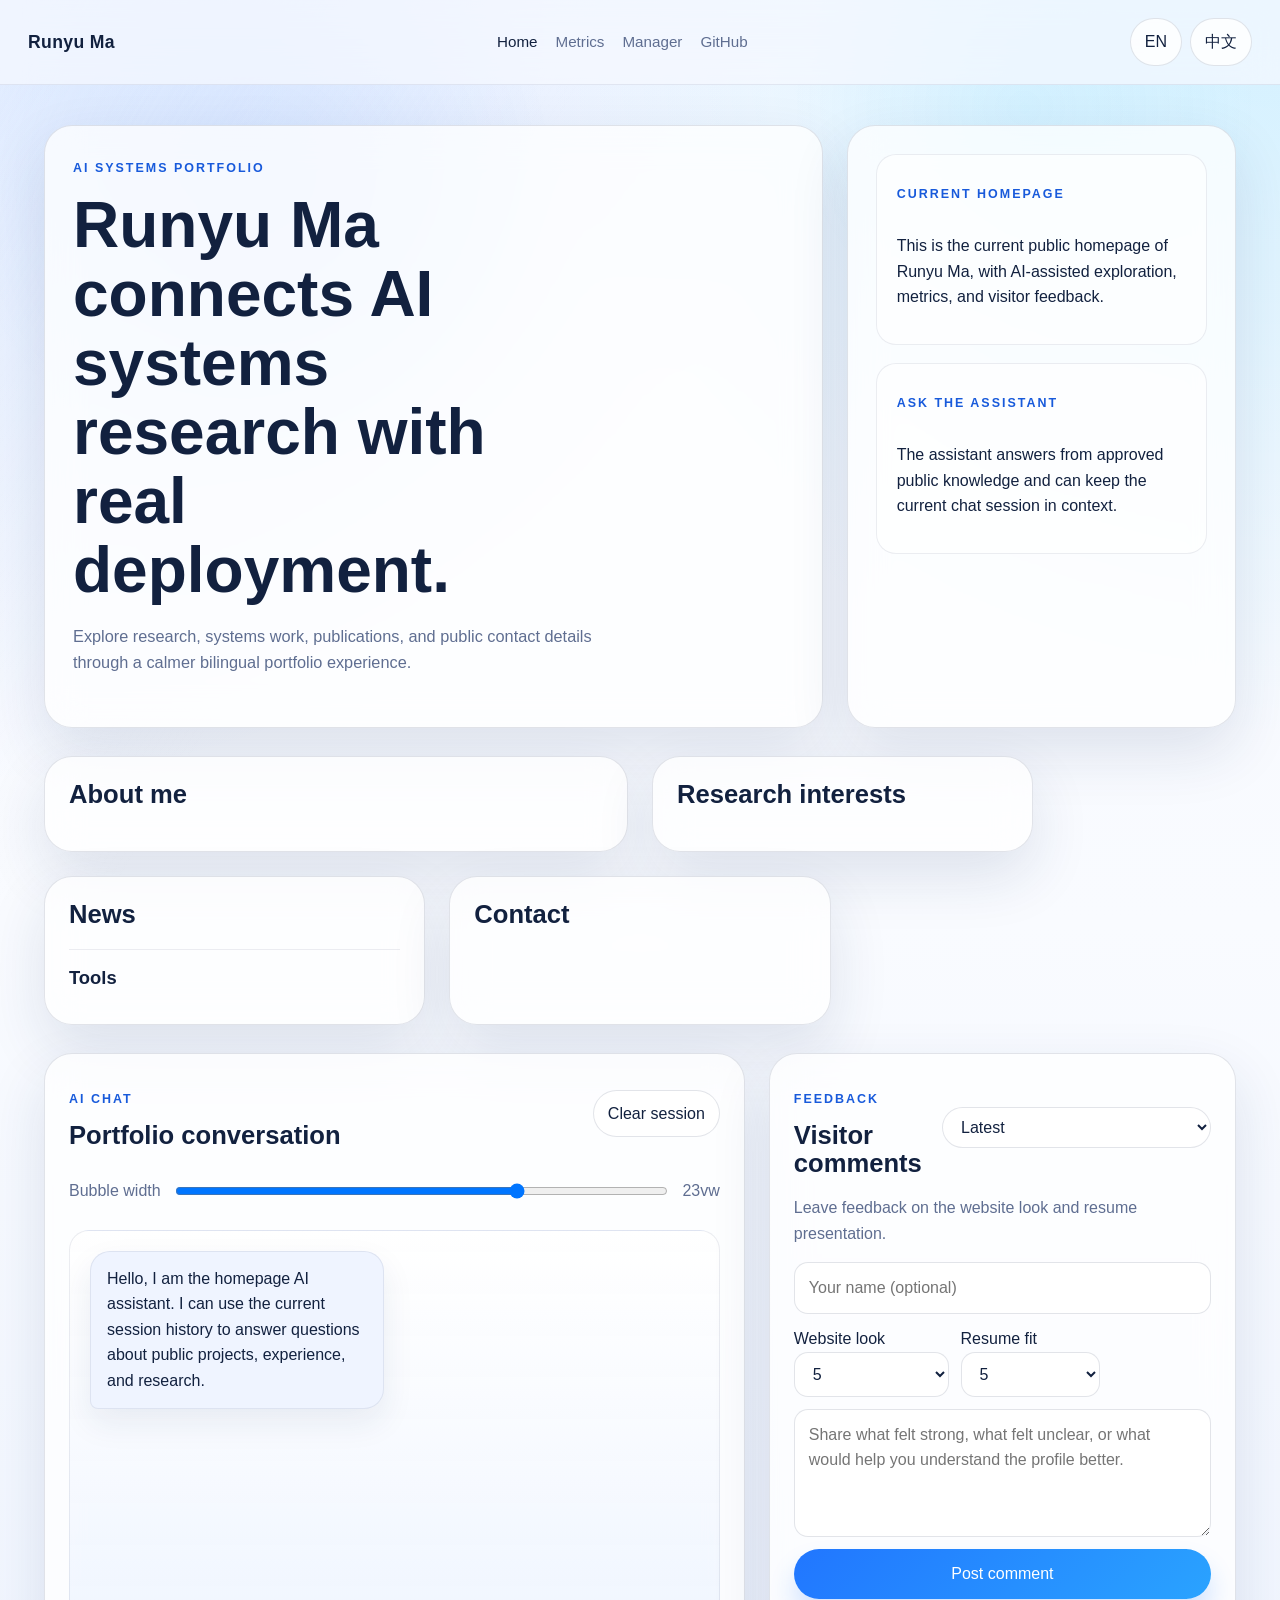
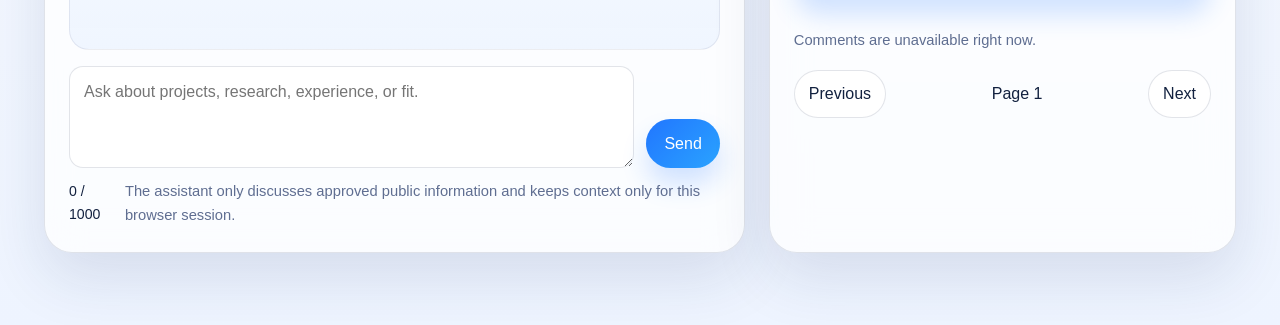
==== frontend/index.html @ 7779f7e7 "Implement homepage redesign and Pages deployment" ====
<!DOCTYPE html>
<html lang="en">
<head>
  <meta charset="UTF-8" />
  <meta name="viewport" content="width=device-width, initial-scale=1.0" />
  <title>Runyu Ma | AI Systems Portfolio</title>
  <meta
    name="description"
    content="Explore Runyu Ma's portfolio through a bilingual AI assistant, curated homepage content, and visitor feedback."
  />
  <link rel="stylesheet" href="css/style.css" />
</head>
<body>
  <div class="page-bg"></div>

  <header class="site-header">
    <a href="index.html" class="logo-mark">Runyu Ma</a>
    <nav class="site-nav">
      <a href="index.html" class="active">Home</a>
      <a href="metrics.html">Metrics</a>
      <a href="manager.html">Manager</a>
      <a href="https://github.com/yourexpress" target="_blank" rel="noopener">GitHub</a>
    </nav>
    <div class="lang-toggle" aria-label="Language switcher">
      <button type="button" class="lang-btn" data-locale="en">EN</button>
      <button type="button" class="lang-btn" data-locale="zh">中文</button>
    </div>
  </header>

  <main class="page-shell">
    <section class="hero-grid">
      <div class="hero-card hero-card-main">
        <span class="eyebrow" id="hero-badge">AI Systems Portfolio</span>
        <h1 id="hero-title">Runyu Ma connects AI systems research with real deployment.</h1>
        <p class="hero-summary" id="hero-summary">
          Explore research, systems work, publications, and public contact details through a calmer bilingual portfolio experience.
        </p>
        <div class="spotlight-grid" id="spotlight-grid"></div>
      </div>

      <aside class="hero-card hero-card-side">
        <div class="hero-panel">
          <p class="mini-label" id="hero-panel-title">Current homepage</p>
          <p id="hero-panel-body">
            This is the current public homepage of Runyu Ma, with AI-assisted exploration, metrics, and visitor feedback.
          </p>
        </div>
        <div class="hero-panel">
          <p class="mini-label" id="section-chat-title">Ask the assistant</p>
          <p id="section-chat-body">
            The assistant answers from approved public knowledge and can keep the current chat session in context.
          </p>
        </div>
      </aside>
    </section>

    <section class="profile-grid">
      <article class="glass-card profile-card profile-card-wide">
        <div class="section-head section-head-stack">
          <div>
            <h2 id="about-title">About me</h2>
          </div>
        </div>
        <div id="about-paragraphs" class="rich-copy"></div>
      </article>

      <article class="glass-card profile-card">
        <div class="section-head section-head-stack">
          <div>
            <h2 id="research-title">Research interests</h2>
          </div>
        </div>
        <ul id="research-list" class="detail-list"></ul>
      </article>

      <article class="glass-card profile-card">
        <div class="section-head section-head-stack">
          <div>
            <h2 id="news-title">News</h2>
          </div>
        </div>
        <ul id="news-list" class="detail-list"></ul>
        <div class="card-divider"></div>
        <h3 id="tools-title">Tools</h3>
        <div id="tools-list" class="resource-list"></div>
      </article>

      <article class="glass-card profile-card">
        <div class="section-head section-head-stack">
          <div>
            <h2 id="contact-title">Contact</h2>
          </div>
        </div>
        <div id="contact-list" class="resource-list"></div>
      </article>
    </section>

    <section class="content-grid">
      <section class="glass-card chat-card">
        <div class="section-head">
          <div>
            <p class="section-label">AI Chat</p>
            <h2>Portfolio conversation</h2>
          </div>
          <button type="button" class="ghost-btn" id="clear-history-btn">Clear session</button>
        </div>

        <div class="desktop-controls desktop-only">
          <label for="bubble-width-range">Bubble width</label>
          <input
            id="bubble-width-range"
            type="range"
            min="18"
            max="25"
            step="1"
            value="23"
          />
          <span id="bubble-width-value">23vw</span>
        </div>

        <div class="happy-card" id="happy-card" hidden>
          <div class="happy-card-head">
            <div>
              <p class="section-label">Private entrance</p>
              <h3>Unlock happy personality</h3>
            </div>
            <span class="happy-badge" id="happy-status">Locked</span>
          </div>

          <form id="happy-code-form" class="inline-form">
            <input
              id="happy-code-input"
              type="password"
              placeholder="Enter special code"
              autocomplete="off"
            />
            <button type="submit" class="primary-btn">Check code</button>
          </form>

          <form id="happy-answer-form" class="stacked-form" hidden>
            <label for="happy-answer-input" id="happy-question-text">Question</label>
            <textarea id="happy-answer-input" rows="2" placeholder="Answer here"></textarea>
            <button type="submit" class="primary-btn">Unlock</button>
          </form>

          <p class="helper-text" id="happy-message">
            This mode only unlocks for a private visitor after the correct code and answer are provided.
          </p>
        </div>

        <div id="chat-window" role="log" aria-live="polite" aria-label="Chat messages"></div>

        <form id="chat-form" autocomplete="off" novalidate>
          <textarea
            id="chat-input"
            rows="3"
            maxlength="1000"
            placeholder="Ask about projects, research, experience, or fit."
            aria-label="Your message"
          ></textarea>
          <button type="submit" id="send-btn" class="primary-btn">Send</button>
        </form>

        <div class="chat-footer">
          <div class="char-counter" id="char-counter">0 / 1000</div>
          <p class="chat-disclaimer">
            The assistant only discusses approved public information and keeps context only for this browser session.
          </p>
        </div>
      </section>

      <section class="glass-card comments-card">
        <div class="section-head">
          <div>
            <p class="section-label">Feedback</p>
            <h2 id="section-comments-title">Visitor comments</h2>
          </div>
          <select id="comment-sort-select" class="inline-select" aria-label="Sort comments">
            <option value="latest">Latest</option>
            <option value="likest">Likest</option>
          </select>
        </div>

        <p class="section-copy" id="section-comments-body">
          Leave feedback on the website look and resume presentation.
        </p>

        <form id="comment-form" class="comment-form" autocomplete="off">
          <input id="comment-author" type="text" maxlength="40" placeholder="Your name (optional)" />
          <div class="rating-grid">
            <label>
              Website look
              <select id="website-rating" required>
                <option value="5">5</option>
                <option value="4">4</option>
                <option value="3">3</option>
                <option value="2">2</option>
                <option value="1">1</option>
                <option value="0">0</option>
              </select>
            </label>
            <label>
              Resume fit
              <select id="resume-rating" required>
                <option value="5">5</option>
                <option value="4">4</option>
                <option value="3">3</option>
                <option value="2">2</option>
                <option value="1">1</option>
                <option value="0">0</option>
              </select>
            </label>
          </div>
          <textarea
            id="comment-body"
            rows="4"
            maxlength="1000"
            placeholder="Share what felt strong, what felt unclear, or what would help you understand the profile better."
            required
          ></textarea>
          <button type="submit" class="primary-btn">Post comment</button>
          <p class="helper-text" id="comment-form-message"></p>
        </form>

        <div id="comments-list" class="comments-list"></div>

        <div class="pager">
          <button type="button" class="ghost-btn" id="comments-prev-btn">Previous</button>
          <span id="comments-page-label">Page 1</span>
          <button type="button" class="ghost-btn" id="comments-next-btn">Next</button>
        </div>
      </section>
    </section>
  </main>

  <script src="js/app-config.js"></script>
  <script src="js/home.js"></script>
  <script src="js/chat.js"></script>
</body>
</html>
---- frontend/css/style.css ----
:root {
  --bg-1: #f5f8ff;
  --bg-2: #e8f0ff;
  --surface: rgba(255, 255, 255, 0.74);
  --surface-strong: rgba(255, 255, 255, 0.9);
  --border: rgba(17, 32, 79, 0.12);
  --shadow: 0 24px 60px rgba(25, 46, 98, 0.12);
  --shadow-soft: 0 14px 32px rgba(25, 46, 98, 0.08);
  --text-main: #12213f;
  --text-muted: #5f6e91;
  --accent: #2176ff;
  --accent-strong: #185adb;
  --accent-soft: #dce8ff;
  --assistant-bubble: #eff4ff;
  --user-bubble: linear-gradient(135deg, #2176ff, #42b4ff);
  --danger: #d64252;
  --success: #1f9d71;
  --radius-xl: 28px;
  --radius-lg: 20px;
  --radius-md: 14px;
  --radius-sm: 10px;
  --bubble-max-width: 23vw;
  --font-display: "Space Grotesk", "Avenir Next", "Segoe UI", sans-serif;
  --font-body: "IBM Plex Sans", "Noto Sans SC", "Segoe UI", sans-serif;
}

@import url("https://fonts.googleapis.com/css2?family=IBM+Plex+Sans:wght@400;500;600;700&family=Noto+Sans+SC:wght@400;500;700&family=Space+Grotesk:wght@500;700&display=swap");

* {
  box-sizing: border-box;
}

html {
  scroll-behavior: smooth;
}

body {
  margin: 0;
  min-height: 100vh;
  background:
    radial-gradient(circle at top left, rgba(33, 118, 255, 0.16), transparent 34%),
    radial-gradient(circle at top right, rgba(0, 194, 255, 0.14), transparent 32%),
    linear-gradient(180deg, var(--bg-1), #f9fbff 48%, #eef4ff 100%);
  color: var(--text-main);
  font-family: var(--font-body);
  line-height: 1.6;
}

.page-bg {
  position: fixed;
  inset: 0;
  pointer-events: none;
  background:
    linear-gradient(120deg, rgba(255, 255, 255, 0.32), transparent 35%),
    radial-gradient(circle at 20% 20%, rgba(33, 118, 255, 0.09), transparent 24%),
    radial-gradient(circle at 80% 12%, rgba(52, 211, 255, 0.08), transparent 18%);
}

a {
  color: inherit;
  text-decoration: none;
}

button,
input,
textarea,
select {
  font: inherit;
}

.site-header {
  position: sticky;
  top: 0;
  z-index: 20;
  display: flex;
  align-items: center;
  justify-content: space-between;
  gap: 20px;
  padding: 18px 28px;
  backdrop-filter: blur(16px);
  background: rgba(245, 248, 255, 0.72);
  border-bottom: 1px solid rgba(17, 32, 79, 0.08);
}

.logo-mark {
  font-family: var(--font-display);
  font-size: 1.1rem;
  font-weight: 700;
  letter-spacing: 0.02em;
}

.site-nav {
  display: flex;
  align-items: center;
  gap: 18px;
}

.site-nav a {
  color: var(--text-muted);
  font-size: 0.95rem;
}

.site-nav a.active,
.site-nav a:hover {
  color: var(--text-main);
}

.lang-toggle {
  display: flex;
  gap: 8px;
}

.lang-btn,
.ghost-btn,
.primary-btn,
.inline-select {
  border-radius: 999px;
  border: 1px solid var(--border);
}

.lang-btn,
.ghost-btn {
  background: rgba(255, 255, 255, 0.78);
  color: var(--text-main);
  cursor: pointer;
  padding: 10px 14px;
}

.lang-btn.is-active {
  background: var(--accent-soft);
  border-color: rgba(33, 118, 255, 0.22);
  color: var(--accent-strong);
}

.primary-btn {
  background: linear-gradient(135deg, var(--accent), #2aa3ff);
  color: #fff;
  cursor: pointer;
  padding: 12px 18px;
  border: none;
  box-shadow: 0 16px 26px rgba(33, 118, 255, 0.2);
}

.primary-btn:hover,
.ghost-btn:hover,
.lang-btn:hover {
  transform: translateY(-1px);
}

.page-shell {
  position: relative;
  z-index: 1;
  max-width: 1240px;
  margin: 0 auto;
  padding: 40px 24px 72px;
}

.page-shell-narrow {
  max-width: 920px;
}

.hero-grid,
.profile-grid,
.content-grid {
  display: grid;
  gap: 24px;
}

.hero-grid {
  grid-template-columns: minmax(0, 2fr) minmax(280px, 1fr);
  margin-bottom: 28px;
}

.profile-grid {
  grid-template-columns: repeat(12, minmax(0, 1fr));
  margin-bottom: 28px;
}

.content-grid {
  grid-template-columns: minmax(0, 1.5fr) minmax(320px, 1fr);
  align-items: start;
}

.hero-card,
.glass-card {
  background: var(--surface);
  backdrop-filter: blur(18px);
  border: 1px solid var(--border);
  border-radius: var(--radius-xl);
  box-shadow: var(--shadow);
}

.hero-card {
  padding: 28px;
}

.hero-card-main {
  min-height: 380px;
}

.hero-card-side {
  display: flex;
  flex-direction: column;
  gap: 18px;
}

.hero-panel {
  padding: 18px 20px;
  background: rgba(255, 255, 255, 0.56);
  border-radius: var(--radius-lg);
  border: 1px solid rgba(17, 32, 79, 0.08);
}

.eyebrow,
.section-label,
.mini-label {
  display: inline-block;
  margin-bottom: 12px;
  font-size: 0.78rem;
  font-weight: 700;
  letter-spacing: 0.16em;
  text-transform: uppercase;
  color: var(--accent-strong);
}

h1,
h2,
h3 {
  margin: 0;
  font-family: var(--font-display);
  line-height: 1.08;
}

h1 {
  font-size: clamp(2.4rem, 5vw, 4.2rem);
  max-width: 12ch;
}

h2 {
  font-size: 1.6rem;
}

h3 {
  font-size: 1.15rem;
}

.hero-summary,
.section-copy,
.helper-text,
.chat-disclaimer,
.metrics-refresh-note {
  color: var(--text-muted);
}

.hero-summary {
  max-width: 62ch;
  margin: 18px 0 24px;
  font-size: 1.02rem;
}

.spotlight-grid {
  display: grid;
  grid-template-columns: repeat(3, minmax(0, 1fr));
  gap: 14px;
}

.spotlight-card {
  min-height: 160px;
  padding: 18px;
  border-radius: var(--radius-lg);
  background: linear-gradient(180deg, rgba(255, 255, 255, 0.9), rgba(232, 240, 255, 0.7));
  border: 1px solid rgba(17, 32, 79, 0.08);
  box-shadow: var(--shadow-soft);
}

.spotlight-card p {
  margin: 10px 0 0;
  color: var(--text-muted);
  font-size: 0.95rem;
}

.rich-copy {
  display: grid;
  gap: 12px;
}

.rich-copy p,
.detail-list {
  margin: 0;
}

.detail-list {
  padding-left: 20px;
  color: var(--text-muted);
}

.detail-list li + li {
  margin-top: 10px;
}

.card-divider {
  height: 1px;
  margin: 20px 0 18px;
  background: rgba(17, 32, 79, 0.08);
}

.resource-list {
  display: grid;
  gap: 12px;
  margin-top: 12px;
}

.resource-card {
  display: block;
  padding: 16px 18px;
  border-radius: var(--radius-lg);
  border: 1px solid rgba(17, 32, 79, 0.08);
  background: rgba(255, 255, 255, 0.8);
  box-shadow: var(--shadow-soft);
}

.resource-card h3 {
  font-size: 1rem;
}

.resource-card p {
  margin: 8px 0 0;
  color: var(--text-muted);
}

.resource-card:hover {
  border-color: rgba(33, 118, 255, 0.18);
  transform: translateY(-1px);
}

.glass-card {
  padding: 24px;
}

.profile-card {
  grid-column: span 4;
}

.profile-card-wide {
  grid-column: span 6;
}

.chat-card,
.comments-card,
.metrics-shell,
.manager-shell {
  min-height: 100%;
}

.section-head {
  display: flex;
  align-items: center;
  justify-content: space-between;
  gap: 16px;
  margin-bottom: 18px;
}

.section-head-stack {
  align-items: start;
}

.desktop-controls,
.manager-auth,
.inline-form,
.pager {
  display: flex;
  align-items: center;
  gap: 12px;
}

.desktop-controls {
  margin-bottom: 16px;
  color: var(--text-muted);
}

.desktop-controls input[type="range"] {
  flex: 1;
}

.happy-card {
  margin-bottom: 18px;
  padding: 18px;
  border-radius: var(--radius-lg);
  border: 1px solid rgba(33, 118, 255, 0.18);
  background: linear-gradient(180deg, rgba(255, 255, 255, 0.88), rgba(232, 240, 255, 0.72));
}

.happy-card-head {
  display: flex;
  align-items: start;
  justify-content: space-between;
  gap: 12px;
  margin-bottom: 14px;
}

.happy-badge {
  padding: 8px 12px;
  border-radius: 999px;
  background: rgba(33, 118, 255, 0.08);
  color: var(--accent-strong);
  font-size: 0.85rem;
  font-weight: 600;
}

.happy-badge.is-unlocked {
  background: rgba(31, 157, 113, 0.12);
  color: var(--success);
}

.stacked-form {
  display: grid;
  gap: 10px;
  margin-top: 12px;
}

#chat-window {
  display: flex;
  flex-direction: column;
  gap: 12px;
  min-height: 420px;
  max-height: 560px;
  overflow-y: auto;
  padding: 20px;
  border-radius: var(--radius-lg);
  background: linear-gradient(180deg, rgba(255, 255, 255, 0.76), rgba(235, 242, 255, 0.72));
  border: 1px solid rgba(17, 32, 79, 0.08);
}

.message {
  max-width: min(var(--bubble-max-width), 78%);
  padding: 14px 16px;
  border-radius: 20px;
  box-shadow: var(--shadow-soft);
  white-space: pre-wrap;
  word-break: break-word;
}

.message.user {
  align-self: end;
  color: #fff;
  background: var(--user-bubble);
  border-bottom-right-radius: 8px;
}

.message.assistant {
  align-self: start;
  background: var(--assistant-bubble);
  border: 1px solid rgba(17, 32, 79, 0.08);
  border-bottom-left-radius: 8px;
}

.message.assistant.blocked {
  border-color: rgba(214, 66, 82, 0.22);
  color: var(--danger);
}

.message.typing,
.message.error {
  align-self: center;
  max-width: 100%;
  color: var(--text-muted);
  background: rgba(255, 255, 255, 0.8);
}

.message.error {
  color: var(--danger);
  border: 1px solid rgba(214, 66, 82, 0.2);
}

#chat-form,
.comment-form,
.manager-form {
  display: grid;
  gap: 12px;
}

#chat-form {
  margin-top: 16px;
  grid-template-columns: minmax(0, 1fr) auto;
  align-items: end;
}

textarea,
input,
select {
  width: 100%;
  border: 1px solid rgba(17, 32, 79, 0.12);
  border-radius: var(--radius-md);
  background: rgba(255, 255, 255, 0.84);
  color: var(--text-main);
  padding: 12px 14px;
  outline: none;
}

textarea:focus,
input:focus,
select:focus {
  border-color: rgba(33, 118, 255, 0.28);
  box-shadow: 0 0 0 4px rgba(33, 118, 255, 0.08);
}

.chat-footer {
  display: flex;
  align-items: start;
  justify-content: space-between;
  gap: 12px;
  margin-top: 12px;
}

.char-counter {
  font-size: 0.88rem;
}

.char-counter.near-limit {
  color: #b57918;
}

.char-counter.over-limit {
  color: var(--danger);
}

.chat-disclaimer,
.helper-text {
  margin: 0;
  font-size: 0.92rem;
}

.comments-list {
  display: grid;
  gap: 14px;
  margin: 18px 0;
}

.comment-card {
  padding: 16px;
  border-radius: var(--radius-lg);
  background: rgba(255, 255, 255, 0.76);
  border: 1px solid rgba(17, 32, 79, 0.08);
}

.comment-meta,
.comment-votes,
.rating-grid,
.comment-ratings {
  display: flex;
  gap: 12px;
  flex-wrap: wrap;
}

.comment-meta {
  justify-content: space-between;
  align-items: center;
  margin-bottom: 10px;
}

.comment-author {
  font-weight: 600;
}

.comment-time,
.comment-score {
  color: var(--text-muted);
  font-size: 0.9rem;
}

.comment-card p {
  margin: 0 0 12px;
}

.vote-btn {
  border: none;
  background: rgba(33, 118, 255, 0.08);
  color: var(--accent-strong);
  border-radius: 999px;
  padding: 8px 12px;
  cursor: pointer;
}

.vote-btn:hover {
  background: rgba(33, 118, 255, 0.14);
}

.inline-select {
  padding: 10px 14px;
  background: rgba(255, 255, 255, 0.86);
}

.pager {
  justify-content: space-between;
}

.metric-card {
  padding: 18px;
  border-radius: var(--radius-lg);
  background: rgba(255, 255, 255, 0.84);
  border: 1px solid rgba(17, 32, 79, 0.08);
  text-align: center;
}

.metrics-grid {
  display: grid;
  grid-template-columns: repeat(auto-fit, minmax(170px, 1fr));
  gap: 16px;
  margin: 20px 0 28px;
}

.metric-value {
  font-family: var(--font-display);
  font-size: 2.2rem;
  color: var(--accent-strong);
}

.metric-label {
  color: var(--text-muted);
  font-size: 0.82rem;
  text-transform: uppercase;
  letter-spacing: 0.12em;
}

.metrics-section-title {
  margin-bottom: 12px;
  color: var(--text-muted);
  font-size: 0.84rem;
  letter-spacing: 0.14em;
  text-transform: uppercase;
}

.latency-bar-row {
  display: grid;
  grid-template-columns: 86px 1fr 52px;
  gap: 12px;
  align-items: center;
  margin-bottom: 10px;
}

.latency-bar-bg {
  height: 14px;
  border-radius: 999px;
  background: rgba(17, 32, 79, 0.08);
  overflow: hidden;
}

.latency-bar-fill {
  height: 100%;
  border-radius: 999px;
  background: linear-gradient(90deg, #3dc5ff, var(--accent));
}

.metrics-error {
  color: var(--danger);
}

.manager-fields {
  display: grid;
  gap: 18px;
}

.manager-group {
  padding: 18px;
  border-radius: var(--radius-lg);
  background: rgba(255, 255, 255, 0.74);
  border: 1px solid rgba(17, 32, 79, 0.08);
}

.manager-group h3 {
  margin-bottom: 12px;
}

.manager-row {
  display: grid;
  grid-template-columns: repeat(2, minmax(0, 1fr));
  gap: 12px;
}

.sync-notes {
  display: grid;
  gap: 8px;
}

.sync-note {
  padding: 10px 12px;
  border-radius: var(--radius-md);
  background: rgba(33, 118, 255, 0.08);
  color: var(--accent-strong);
}

.desktop-only {
  display: flex;
}

@media (max-width: 1100px) {
  .hero-grid,
  .profile-grid,
  .content-grid {
    grid-template-columns: 1fr;
  }

  .profile-card,
  .profile-card-wide {
    grid-column: auto;
  }

  .spotlight-grid {
    grid-template-columns: 1fr;
  }

  .message {
    max-width: 86%;
  }
}

@media (max-width: 860px) {
  .site-header {
    flex-wrap: wrap;
    justify-content: center;
  }

  .site-nav {
    justify-content: center;
    flex-wrap: wrap;
  }

  #chat-form {
    grid-template-columns: 1fr;
  }

  .chat-footer,
  .manager-row {
    grid-template-columns: 1fr;
    display: grid;
  }

  .desktop-only {
    display: none;
  }
}

@media (pointer: coarse) {
  .desktop-only {
    display: none;
  }

  .message {
    max-width: 88%;
  }
}
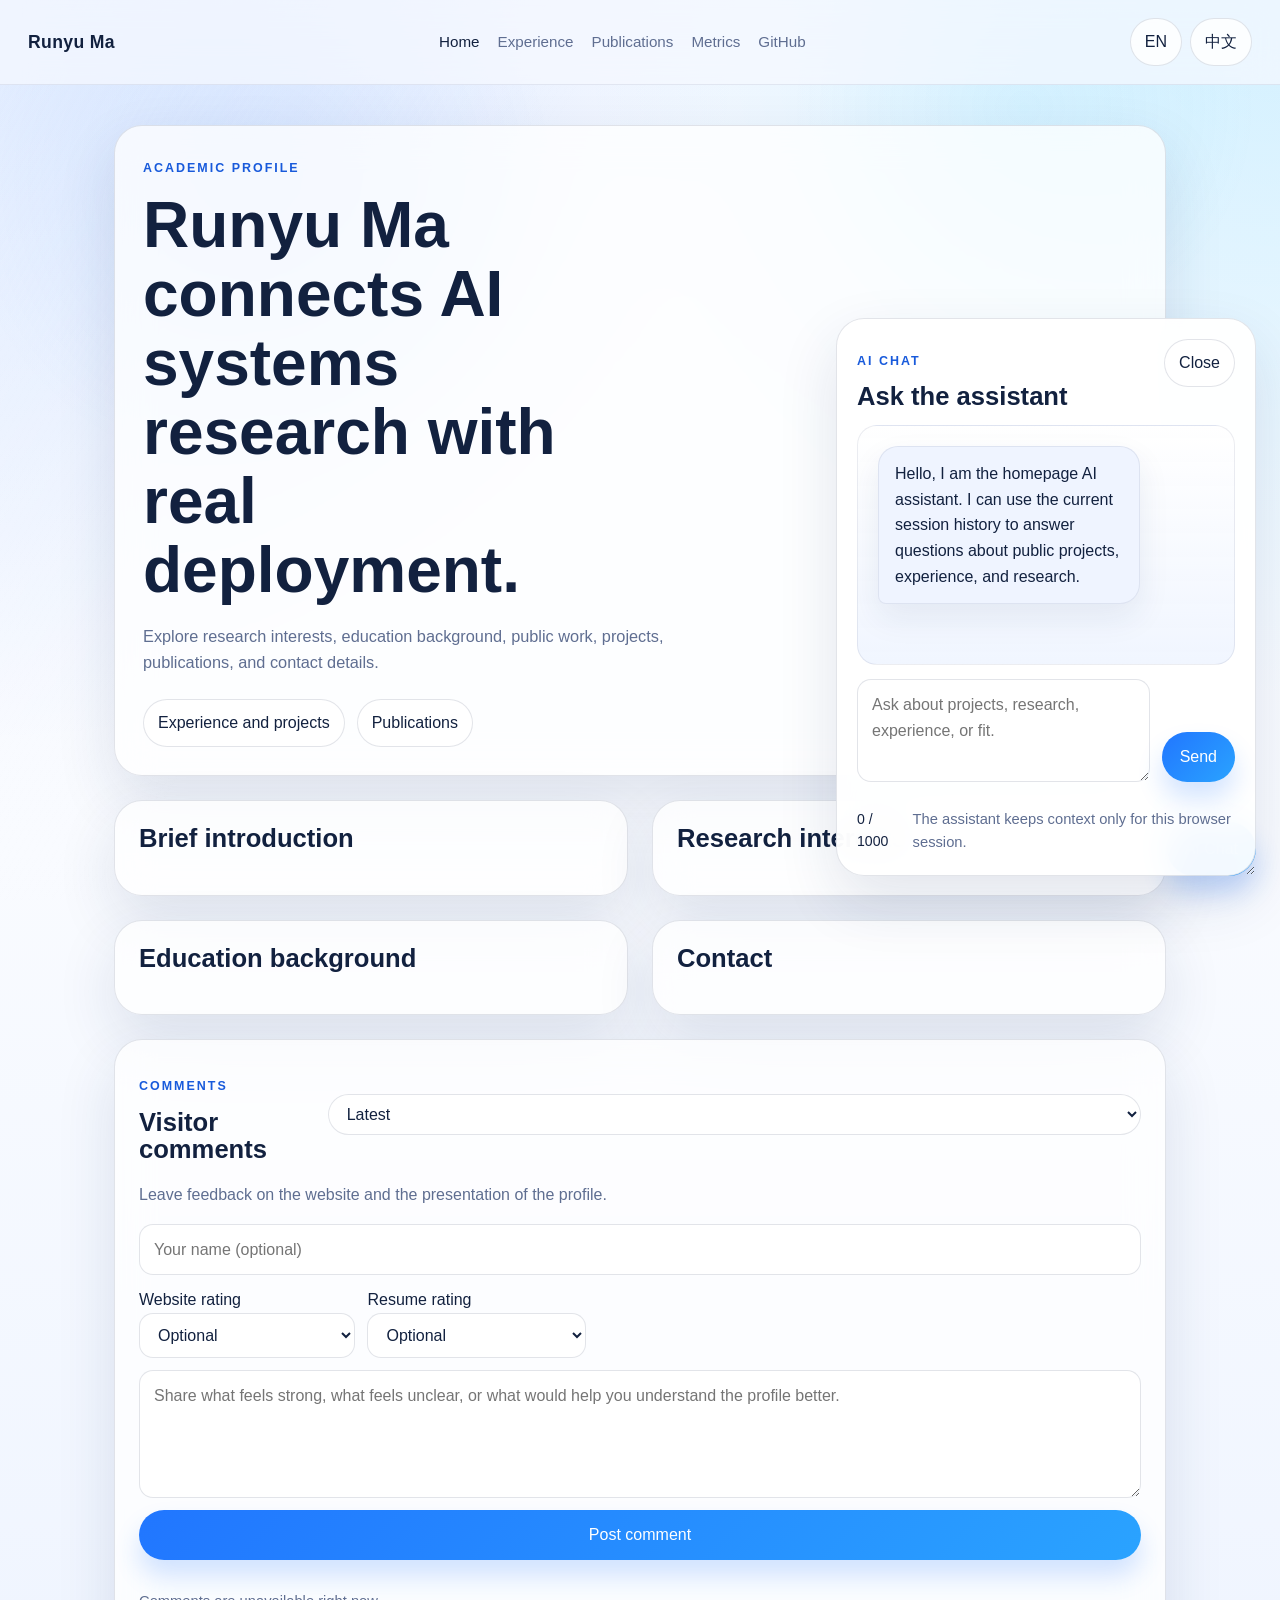
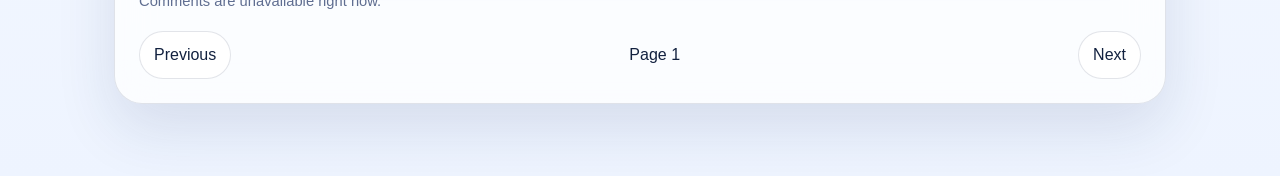
==== commit 31c332bf: "Refine academic homepage and floating chat" ====
--- a/frontend/index.html
+++ b/frontend/index.html
@@ -3,22 +3,24 @@
 <head>
   <meta charset="UTF-8" />
   <meta name="viewport" content="width=device-width, initial-scale=1.0" />
+  <meta name="portfolio-backend-url" content="" />
   <title>Runyu Ma | AI Systems Portfolio</title>
   <meta
     name="description"
-    content="Explore Runyu Ma's portfolio through a bilingual AI assistant, curated homepage content, and visitor feedback."
+    content="Runyu Ma's academic and engineering homepage with public profile information, publications, and an AI assistant."
   />
   <link rel="stylesheet" href="css/style.css" />
 </head>
-<body>
+<body data-page="home">
   <div class="page-bg"></div>
 
   <header class="site-header">
     <a href="index.html" class="logo-mark">Runyu Ma</a>
     <nav class="site-nav">
-      <a href="index.html" class="active">Home</a>
-      <a href="metrics.html">Metrics</a>
-      <a href="manager.html">Manager</a>
+      <a href="index.html" class="active" id="nav-home">Home</a>
+      <a href="experience.html" id="nav-experience">Experience</a>
+      <a href="publications.html" id="nav-publications">Publications</a>
+      <a href="metrics.html" id="nav-metrics">Metrics</a>
       <a href="https://github.com/yourexpress" target="_blank" rel="noopener">GitHub</a>
     </nav>
     <div class="lang-toggle" aria-label="Language switcher">
@@ -27,44 +29,30 @@
     </div>
   </header>
 
-  <main class="page-shell">
-    <section class="hero-grid">
-      <div class="hero-card hero-card-main">
-        <span class="eyebrow" id="hero-badge">AI Systems Portfolio</span>
-        <h1 id="hero-title">Runyu Ma connects AI systems research with real deployment.</h1>
-        <p class="hero-summary" id="hero-summary">
-          Explore research, systems work, publications, and public contact details through a calmer bilingual portfolio experience.
-        </p>
-        <div class="spotlight-grid" id="spotlight-grid"></div>
-      </div>
-
-      <aside class="hero-card hero-card-side">
-        <div class="hero-panel">
-          <p class="mini-label" id="hero-panel-title">Current homepage</p>
-          <p id="hero-panel-body">
-            This is the current public homepage of Runyu Ma, with AI-assisted exploration, metrics, and visitor feedback.
-          </p>
-        </div>
-        <div class="hero-panel">
-          <p class="mini-label" id="section-chat-title">Ask the assistant</p>
-          <p id="section-chat-body">
-            The assistant answers from approved public knowledge and can keep the current chat session in context.
-          </p>
-        </div>
-      </aside>
+  <main class="page-shell page-shell-compact">
+    <section class="hero-card intro-card">
+      <span class="eyebrow" id="hero-badge">Academic profile</span>
+      <h1 id="hero-title">Runyu Ma connects AI systems research with real deployment.</h1>
+      <p class="hero-summary" id="hero-summary">
+        Explore research interests, education background, public work, projects, publications, and contact details.
+      </p>
+      <div class="page-links">
+        <a href="experience.html" class="ghost-btn" id="hero-link-experience">Experience and projects</a>
+        <a href="publications.html" class="ghost-btn" id="hero-link-publications">Publications</a>
+      </div>
     </section>
 
-    <section class="profile-grid">
-      <article class="glass-card profile-card profile-card-wide">
-        <div class="section-head section-head-stack">
-          <div>
-            <h2 id="about-title">About me</h2>
+    <section class="academic-grid">
+      <article class="glass-card info-card">
+        <div class="section-head section-head-stack">
+          <div>
+            <h2 id="about-title">Brief introduction</h2>
           </div>
         </div>
         <div id="about-paragraphs" class="rich-copy"></div>
       </article>
 
-      <article class="glass-card profile-card">
+      <article class="glass-card info-card">
         <div class="section-head section-head-stack">
           <div>
             <h2 id="research-title">Research interests</h2>
@@ -73,19 +61,16 @@
         <ul id="research-list" class="detail-list"></ul>
       </article>
 
-      <article class="glass-card profile-card">
-        <div class="section-head section-head-stack">
-          <div>
-            <h2 id="news-title">News</h2>
-          </div>
-        </div>
-        <ul id="news-list" class="detail-list"></ul>
-        <div class="card-divider"></div>
-        <h3 id="tools-title">Tools</h3>
-        <div id="tools-list" class="resource-list"></div>
-      </article>
-
-      <article class="glass-card profile-card">
+      <article class="glass-card info-card">
+        <div class="section-head section-head-stack">
+          <div>
+            <h2 id="education-title">Education background</h2>
+          </div>
+        </div>
+        <div id="education-list" class="entry-list"></div>
+      </article>
+
+      <article class="glass-card info-card">
         <div class="section-head section-head-stack">
           <div>
             <h2 id="contact-title">Contact</h2>
@@ -95,143 +80,132 @@
       </article>
     </section>
 
-    <section class="content-grid">
-      <section class="glass-card chat-card">
-        <div class="section-head">
-          <div>
-            <p class="section-label">AI Chat</p>
-            <h2>Portfolio conversation</h2>
-          </div>
-          <button type="button" class="ghost-btn" id="clear-history-btn">Clear session</button>
-        </div>
-
-        <div class="desktop-controls desktop-only">
-          <label for="bubble-width-range">Bubble width</label>
-          <input
-            id="bubble-width-range"
-            type="range"
-            min="18"
-            max="25"
-            step="1"
-            value="23"
-          />
-          <span id="bubble-width-value">23vw</span>
-        </div>
-
-        <div class="happy-card" id="happy-card" hidden>
-          <div class="happy-card-head">
-            <div>
-              <p class="section-label">Private entrance</p>
-              <h3>Unlock happy personality</h3>
-            </div>
-            <span class="happy-badge" id="happy-status">Locked</span>
-          </div>
-
-          <form id="happy-code-form" class="inline-form">
-            <input
-              id="happy-code-input"
-              type="password"
-              placeholder="Enter special code"
-              autocomplete="off"
-            />
-            <button type="submit" class="primary-btn">Check code</button>
-          </form>
-
-          <form id="happy-answer-form" class="stacked-form" hidden>
-            <label for="happy-answer-input" id="happy-question-text">Question</label>
-            <textarea id="happy-answer-input" rows="2" placeholder="Answer here"></textarea>
-            <button type="submit" class="primary-btn">Unlock</button>
-          </form>
-
-          <p class="helper-text" id="happy-message">
-            This mode only unlocks for a private visitor after the correct code and answer are provided.
-          </p>
-        </div>
-
-        <div id="chat-window" role="log" aria-live="polite" aria-label="Chat messages"></div>
-
-        <form id="chat-form" autocomplete="off" novalidate>
-          <textarea
-            id="chat-input"
-            rows="3"
-            maxlength="1000"
-            placeholder="Ask about projects, research, experience, or fit."
-            aria-label="Your message"
-          ></textarea>
-          <button type="submit" id="send-btn" class="primary-btn">Send</button>
-        </form>
-
-        <div class="chat-footer">
-          <div class="char-counter" id="char-counter">0 / 1000</div>
-          <p class="chat-disclaimer">
-            The assistant only discusses approved public information and keeps context only for this browser session.
-          </p>
-        </div>
-      </section>
-
-      <section class="glass-card comments-card">
-        <div class="section-head">
-          <div>
-            <p class="section-label">Feedback</p>
-            <h2 id="section-comments-title">Visitor comments</h2>
-          </div>
-          <select id="comment-sort-select" class="inline-select" aria-label="Sort comments">
-            <option value="latest">Latest</option>
-            <option value="likest">Likest</option>
-          </select>
-        </div>
-
-        <p class="section-copy" id="section-comments-body">
-          Leave feedback on the website look and resume presentation.
-        </p>
-
-        <form id="comment-form" class="comment-form" autocomplete="off">
-          <input id="comment-author" type="text" maxlength="40" placeholder="Your name (optional)" />
-          <div class="rating-grid">
-            <label>
-              Website look
-              <select id="website-rating" required>
-                <option value="5">5</option>
-                <option value="4">4</option>
-                <option value="3">3</option>
-                <option value="2">2</option>
-                <option value="1">1</option>
-                <option value="0">0</option>
-              </select>
-            </label>
-            <label>
-              Resume fit
-              <select id="resume-rating" required>
-                <option value="5">5</option>
-                <option value="4">4</option>
-                <option value="3">3</option>
-                <option value="2">2</option>
-                <option value="1">1</option>
-                <option value="0">0</option>
-              </select>
-            </label>
-          </div>
-          <textarea
-            id="comment-body"
-            rows="4"
-            maxlength="1000"
-            placeholder="Share what felt strong, what felt unclear, or what would help you understand the profile better."
-            required
-          ></textarea>
-          <button type="submit" class="primary-btn">Post comment</button>
-          <p class="helper-text" id="comment-form-message"></p>
-        </form>
-
-        <div id="comments-list" class="comments-list"></div>
-
-        <div class="pager">
-          <button type="button" class="ghost-btn" id="comments-prev-btn">Previous</button>
-          <span id="comments-page-label">Page 1</span>
-          <button type="button" class="ghost-btn" id="comments-next-btn">Next</button>
-        </div>
-      </section>
+    <section class="glass-card comments-card comments-card-wide">
+      <div class="section-head">
+        <div>
+          <p class="section-label" id="comments-kicker">Comments</p>
+          <h2 id="section-comments-title">Visitor comments</h2>
+        </div>
+        <select id="comment-sort-select" class="inline-select" aria-label="Sort comments">
+          <option value="latest" id="comment-sort-latest">Latest</option>
+          <option value="likest" id="comment-sort-likest">Most liked</option>
+        </select>
+      </div>
+
+      <p class="section-copy" id="section-comments-body">
+        Leave feedback on the website and the presentation of the profile.
+      </p>
+
+      <form id="comment-form" class="comment-form" autocomplete="off">
+        <input id="comment-author" type="text" maxlength="40" placeholder="Your name (optional)" />
+        <div class="rating-grid">
+          <label>
+            <span id="comment-website-label">Website rating</span>
+            <select id="website-rating">
+              <option value="" id="comment-rating-optional-website">Optional</option>
+              <option value="5">5</option>
+              <option value="4">4</option>
+              <option value="3">3</option>
+              <option value="2">2</option>
+              <option value="1">1</option>
+              <option value="0">0</option>
+            </select>
+          </label>
+          <label>
+            <span id="comment-resume-label">Resume rating</span>
+            <select id="resume-rating">
+              <option value="" id="comment-rating-optional-resume">Optional</option>
+              <option value="5">5</option>
+              <option value="4">4</option>
+              <option value="3">3</option>
+              <option value="2">2</option>
+              <option value="1">1</option>
+              <option value="0">0</option>
+            </select>
+          </label>
+        </div>
+        <textarea
+          id="comment-body"
+          rows="4"
+          maxlength="1000"
+          placeholder="Share what feels strong, what feels unclear, or what would help you understand the profile better."
+          required
+        ></textarea>
+        <button type="submit" class="primary-btn" id="comment-submit-btn">Post comment</button>
+        <p class="helper-text" id="comment-form-message"></p>
+      </form>
+
+      <div id="comments-list" class="comments-list"></div>
+
+      <div class="pager">
+        <button type="button" class="ghost-btn" id="comments-prev-btn">Previous</button>
+        <span id="comments-page-label">Page 1</span>
+        <button type="button" class="ghost-btn" id="comments-next-btn">Next</button>
+      </div>
     </section>
   </main>
+
+  <button type="button" class="chat-toggle" id="chat-toggle" aria-expanded="false">AI Chat</button>
+
+  <aside class="chat-widget" id="chat-widget" hidden>
+    <div class="chat-widget-head">
+      <div>
+        <p class="section-label" id="chat-widget-label">AI Chat</p>
+        <h2 id="chat-widget-title">Ask the assistant</h2>
+      </div>
+      <button type="button" class="ghost-btn chat-close-btn" id="chat-close-btn">Close</button>
+    </div>
+
+    <div class="happy-card" id="happy-card" hidden>
+      <div class="happy-card-head">
+        <div>
+          <p class="section-label" id="happy-label">Private entrance</p>
+          <h3 id="happy-title">Unlock happy personality</h3>
+        </div>
+        <span class="happy-badge" id="happy-status">Locked</span>
+      </div>
+
+      <form id="happy-code-form" class="inline-form">
+        <input
+          id="happy-code-input"
+          type="password"
+          placeholder="Enter special code"
+          autocomplete="off"
+        />
+        <button type="submit" class="primary-btn" id="happy-code-submit">Check code</button>
+      </form>
+
+      <form id="happy-answer-form" class="stacked-form" hidden>
+        <label for="happy-answer-input" id="happy-question-text">Question</label>
+        <textarea id="happy-answer-input" rows="2" placeholder="Answer here"></textarea>
+        <button type="submit" class="primary-btn" id="happy-answer-submit">Unlock</button>
+      </form>
+
+      <p class="helper-text" id="happy-message">
+        This mode only unlocks for a private visitor after the correct code and answer are provided.
+      </p>
+    </div>
+
+    <div id="chat-window" role="log" aria-live="polite" aria-label="Chat messages"></div>
+
+    <form id="chat-form" autocomplete="off" novalidate>
+      <textarea
+        id="chat-input"
+        rows="3"
+        maxlength="1000"
+        placeholder="Ask about projects, research, experience, or fit."
+        aria-label="Your message"
+      ></textarea>
+      <button type="submit" id="send-btn" class="primary-btn">Send</button>
+    </form>
+
+    <div class="chat-footer">
+      <div class="char-counter" id="char-counter">0 / 1000</div>
+      <p class="chat-disclaimer" id="chat-disclaimer">
+        The assistant keeps context only for this browser session.
+      </p>
+    </div>
+  </aside>
 
   <script src="js/app-config.js"></script>
   <script src="js/home.js"></script>
--- a/frontend/css/style.css
+++ b/frontend/css/style.css
@@ -155,6 +155,10 @@
   padding: 40px 24px 72px;
 }
 
+.page-shell-compact {
+  max-width: 1100px;
+}
+
 .page-shell-narrow {
   max-width: 920px;
 }
@@ -258,6 +262,64 @@
   font-size: 1.02rem;
 }
 
+.intro-card {
+  margin-bottom: 24px;
+}
+
+.intro-card-compact h1 {
+  max-width: none;
+  font-size: clamp(2rem, 4vw, 3.2rem);
+}
+
+.page-links {
+  display: flex;
+  flex-wrap: wrap;
+  gap: 12px;
+}
+
+.academic-grid {
+  display: grid;
+  grid-template-columns: repeat(2, minmax(0, 1fr));
+  gap: 24px;
+  margin-bottom: 24px;
+}
+
+.info-card,
+.page-section,
+.comments-card-wide {
+  padding: 24px;
+}
+
+.entry-list {
+  display: grid;
+  gap: 14px;
+}
+
+.entry-card {
+  padding: 18px;
+  border-radius: var(--radius-lg);
+  background: rgba(255, 255, 255, 0.82);
+  border: 1px solid rgba(17, 32, 79, 0.08);
+  box-shadow: var(--shadow-soft);
+}
+
+.entry-meta,
+.entry-detail,
+.entry-link {
+  color: var(--text-muted);
+}
+
+.entry-meta,
+.entry-detail {
+  margin: 10px 0 0;
+}
+
+.entry-link {
+  display: inline-block;
+  margin-top: 12px;
+  color: var(--accent-strong);
+}
+
 .spotlight-grid {
   display: grid;
   grid-template-columns: repeat(3, minmax(0, 1fr));
@@ -390,6 +452,58 @@
   background: linear-gradient(180deg, rgba(255, 255, 255, 0.88), rgba(232, 240, 255, 0.72));
 }
 
+.chat-toggle {
+  position: fixed;
+  right: 24px;
+  bottom: 24px;
+  z-index: 40;
+  border: none;
+  border-radius: 999px;
+  padding: 14px 18px;
+  background: linear-gradient(135deg, var(--accent), #2aa3ff);
+  color: #fff;
+  box-shadow: 0 16px 26px rgba(33, 118, 255, 0.24);
+  cursor: pointer;
+}
+
+.chat-toggle.is-hidden {
+  display: none;
+}
+
+.chat-widget {
+  position: fixed;
+  right: 24px;
+  bottom: 24px;
+  z-index: 45;
+  width: min(420px, calc(100vw - 24px));
+  min-width: 320px;
+  min-height: 420px;
+  max-width: min(520px, calc(100vw - 24px));
+  max-height: min(80vh, 760px);
+  padding: 20px;
+  display: flex;
+  flex-direction: column;
+  gap: 14px;
+  resize: both;
+  overflow: auto;
+  background: rgba(255, 255, 255, 0.94);
+  backdrop-filter: blur(18px);
+  border: 1px solid var(--border);
+  border-radius: var(--radius-xl);
+  box-shadow: var(--shadow);
+}
+
+.chat-widget-head {
+  display: flex;
+  align-items: start;
+  justify-content: space-between;
+  gap: 12px;
+}
+
+.chat-close-btn {
+  white-space: nowrap;
+}
+
 .happy-card-head {
   display: flex;
   align-items: start;
@@ -431,6 +545,12 @@
   border: 1px solid rgba(17, 32, 79, 0.08);
 }
 
+.chat-widget #chat-window {
+  flex: 1;
+  min-height: 240px;
+  max-height: none;
+}
+
 .message {
   max-width: min(var(--bubble-max-width), 78%);
   padding: 14px 16px;
@@ -483,6 +603,10 @@
   margin-top: 16px;
   grid-template-columns: minmax(0, 1fr) auto;
   align-items: end;
+}
+
+.chat-widget #chat-form {
+  margin-top: 0;
 }
 
 textarea,
@@ -700,6 +824,10 @@
     grid-template-columns: 1fr;
   }
 
+  .academic-grid {
+    grid-template-columns: 1fr;
+  }
+
   .profile-card,
   .profile-card-wide {
     grid-column: auto;
@@ -735,6 +863,20 @@
     display: grid;
   }
 
+  .chat-toggle,
+  .chat-widget {
+    right: 16px;
+    bottom: 16px;
+  }
+
+  .chat-widget {
+    left: 16px;
+    width: auto;
+    min-width: 0;
+    max-width: none;
+    resize: none;
+  }
+
   .desktop-only {
     display: none;
   }
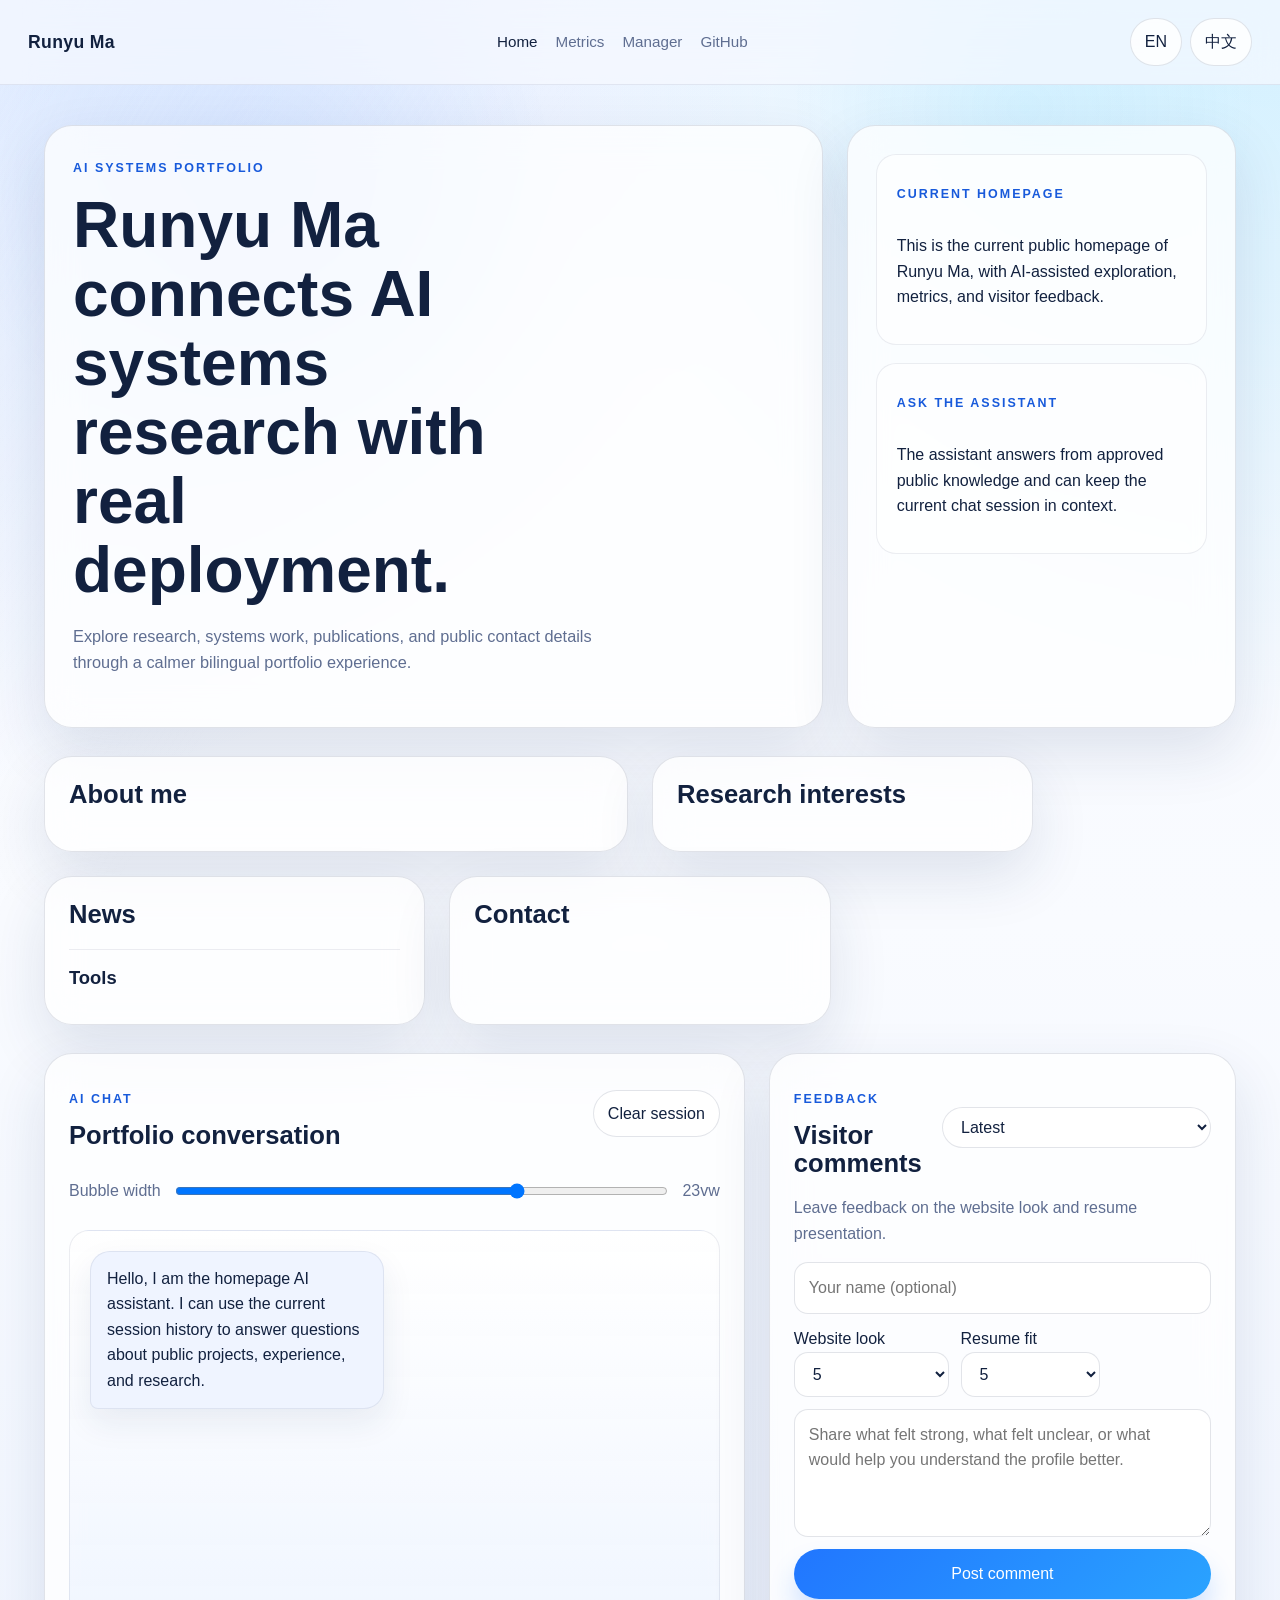
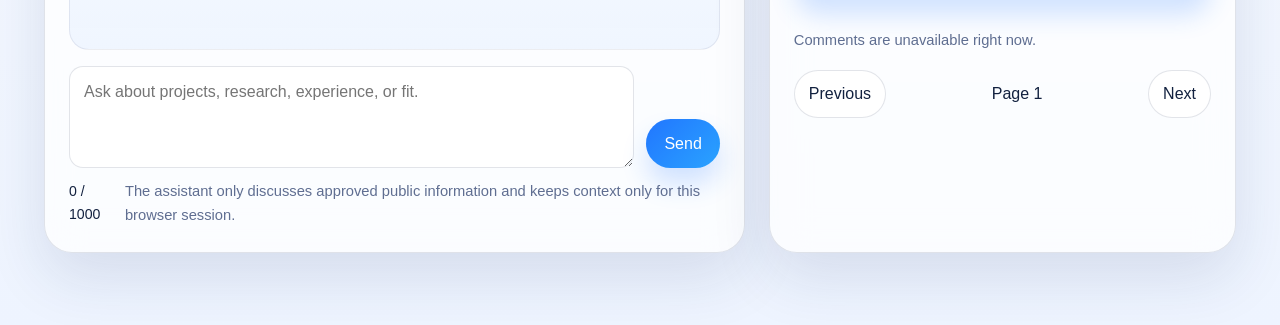
==== commit b4ebed89: "Merge branch 'main' of https://github.com/yourexpress/homepage_ai_assistant into main" ====
--- a/frontend/index.html
+++ b/frontend/index.html
@@ -3,24 +3,22 @@
 <head>
   <meta charset="UTF-8" />
   <meta name="viewport" content="width=device-width, initial-scale=1.0" />
-  <meta name="portfolio-backend-url" content="" />
   <title>Runyu Ma | AI Systems Portfolio</title>
   <meta
     name="description"
-    content="Runyu Ma's academic and engineering homepage with public profile information, publications, and an AI assistant."
+    content="Explore Runyu Ma's portfolio through a bilingual AI assistant, curated homepage content, and visitor feedback."
   />
   <link rel="stylesheet" href="css/style.css" />
 </head>
-<body data-page="home">
+<body>
   <div class="page-bg"></div>
 
   <header class="site-header">
     <a href="index.html" class="logo-mark">Runyu Ma</a>
     <nav class="site-nav">
-      <a href="index.html" class="active" id="nav-home">Home</a>
-      <a href="experience.html" id="nav-experience">Experience</a>
-      <a href="publications.html" id="nav-publications">Publications</a>
-      <a href="metrics.html" id="nav-metrics">Metrics</a>
+      <a href="index.html" class="active">Home</a>
+      <a href="metrics.html">Metrics</a>
+      <a href="manager.html">Manager</a>
       <a href="https://github.com/yourexpress" target="_blank" rel="noopener">GitHub</a>
     </nav>
     <div class="lang-toggle" aria-label="Language switcher">
@@ -29,30 +27,44 @@
     </div>
   </header>
 
-  <main class="page-shell page-shell-compact">
-    <section class="hero-card intro-card">
-      <span class="eyebrow" id="hero-badge">Academic profile</span>
-      <h1 id="hero-title">Runyu Ma connects AI systems research with real deployment.</h1>
-      <p class="hero-summary" id="hero-summary">
-        Explore research interests, education background, public work, projects, publications, and contact details.
-      </p>
-      <div class="page-links">
-        <a href="experience.html" class="ghost-btn" id="hero-link-experience">Experience and projects</a>
-        <a href="publications.html" class="ghost-btn" id="hero-link-publications">Publications</a>
+  <main class="page-shell">
+    <section class="hero-grid">
+      <div class="hero-card hero-card-main">
+        <span class="eyebrow" id="hero-badge">AI Systems Portfolio</span>
+        <h1 id="hero-title">Runyu Ma connects AI systems research with real deployment.</h1>
+        <p class="hero-summary" id="hero-summary">
+          Explore research, systems work, publications, and public contact details through a calmer bilingual portfolio experience.
+        </p>
+        <div class="spotlight-grid" id="spotlight-grid"></div>
       </div>
+
+      <aside class="hero-card hero-card-side">
+        <div class="hero-panel">
+          <p class="mini-label" id="hero-panel-title">Current homepage</p>
+          <p id="hero-panel-body">
+            This is the current public homepage of Runyu Ma, with AI-assisted exploration, metrics, and visitor feedback.
+          </p>
+        </div>
+        <div class="hero-panel">
+          <p class="mini-label" id="section-chat-title">Ask the assistant</p>
+          <p id="section-chat-body">
+            The assistant answers from approved public knowledge and can keep the current chat session in context.
+          </p>
+        </div>
+      </aside>
     </section>
 
-    <section class="academic-grid">
-      <article class="glass-card info-card">
-        <div class="section-head section-head-stack">
-          <div>
-            <h2 id="about-title">Brief introduction</h2>
+    <section class="profile-grid">
+      <article class="glass-card profile-card profile-card-wide">
+        <div class="section-head section-head-stack">
+          <div>
+            <h2 id="about-title">About me</h2>
           </div>
         </div>
         <div id="about-paragraphs" class="rich-copy"></div>
       </article>
 
-      <article class="glass-card info-card">
+      <article class="glass-card profile-card">
         <div class="section-head section-head-stack">
           <div>
             <h2 id="research-title">Research interests</h2>
@@ -61,16 +73,19 @@
         <ul id="research-list" class="detail-list"></ul>
       </article>
 
-      <article class="glass-card info-card">
-        <div class="section-head section-head-stack">
-          <div>
-            <h2 id="education-title">Education background</h2>
-          </div>
-        </div>
-        <div id="education-list" class="entry-list"></div>
-      </article>
-
-      <article class="glass-card info-card">
+      <article class="glass-card profile-card">
+        <div class="section-head section-head-stack">
+          <div>
+            <h2 id="news-title">News</h2>
+          </div>
+        </div>
+        <ul id="news-list" class="detail-list"></ul>
+        <div class="card-divider"></div>
+        <h3 id="tools-title">Tools</h3>
+        <div id="tools-list" class="resource-list"></div>
+      </article>
+
+      <article class="glass-card profile-card">
         <div class="section-head section-head-stack">
           <div>
             <h2 id="contact-title">Contact</h2>
@@ -80,132 +95,143 @@
       </article>
     </section>
 
-    <section class="glass-card comments-card comments-card-wide">
-      <div class="section-head">
-        <div>
-          <p class="section-label" id="comments-kicker">Comments</p>
-          <h2 id="section-comments-title">Visitor comments</h2>
-        </div>
-        <select id="comment-sort-select" class="inline-select" aria-label="Sort comments">
-          <option value="latest" id="comment-sort-latest">Latest</option>
-          <option value="likest" id="comment-sort-likest">Most liked</option>
-        </select>
-      </div>
-
-      <p class="section-copy" id="section-comments-body">
-        Leave feedback on the website and the presentation of the profile.
-      </p>
-
-      <form id="comment-form" class="comment-form" autocomplete="off">
-        <input id="comment-author" type="text" maxlength="40" placeholder="Your name (optional)" />
-        <div class="rating-grid">
-          <label>
-            <span id="comment-website-label">Website rating</span>
-            <select id="website-rating">
-              <option value="" id="comment-rating-optional-website">Optional</option>
-              <option value="5">5</option>
-              <option value="4">4</option>
-              <option value="3">3</option>
-              <option value="2">2</option>
-              <option value="1">1</option>
-              <option value="0">0</option>
-            </select>
-          </label>
-          <label>
-            <span id="comment-resume-label">Resume rating</span>
-            <select id="resume-rating">
-              <option value="" id="comment-rating-optional-resume">Optional</option>
-              <option value="5">5</option>
-              <option value="4">4</option>
-              <option value="3">3</option>
-              <option value="2">2</option>
-              <option value="1">1</option>
-              <option value="0">0</option>
-            </select>
-          </label>
-        </div>
-        <textarea
-          id="comment-body"
-          rows="4"
-          maxlength="1000"
-          placeholder="Share what feels strong, what feels unclear, or what would help you understand the profile better."
-          required
-        ></textarea>
-        <button type="submit" class="primary-btn" id="comment-submit-btn">Post comment</button>
-        <p class="helper-text" id="comment-form-message"></p>
-      </form>
-
-      <div id="comments-list" class="comments-list"></div>
-
-      <div class="pager">
-        <button type="button" class="ghost-btn" id="comments-prev-btn">Previous</button>
-        <span id="comments-page-label">Page 1</span>
-        <button type="button" class="ghost-btn" id="comments-next-btn">Next</button>
-      </div>
+    <section class="content-grid">
+      <section class="glass-card chat-card">
+        <div class="section-head">
+          <div>
+            <p class="section-label">AI Chat</p>
+            <h2>Portfolio conversation</h2>
+          </div>
+          <button type="button" class="ghost-btn" id="clear-history-btn">Clear session</button>
+        </div>
+
+        <div class="desktop-controls desktop-only">
+          <label for="bubble-width-range">Bubble width</label>
+          <input
+            id="bubble-width-range"
+            type="range"
+            min="18"
+            max="25"
+            step="1"
+            value="23"
+          />
+          <span id="bubble-width-value">23vw</span>
+        </div>
+
+        <div class="happy-card" id="happy-card" hidden>
+          <div class="happy-card-head">
+            <div>
+              <p class="section-label">Private entrance</p>
+              <h3>Unlock happy personality</h3>
+            </div>
+            <span class="happy-badge" id="happy-status">Locked</span>
+          </div>
+
+          <form id="happy-code-form" class="inline-form">
+            <input
+              id="happy-code-input"
+              type="password"
+              placeholder="Enter special code"
+              autocomplete="off"
+            />
+            <button type="submit" class="primary-btn">Check code</button>
+          </form>
+
+          <form id="happy-answer-form" class="stacked-form" hidden>
+            <label for="happy-answer-input" id="happy-question-text">Question</label>
+            <textarea id="happy-answer-input" rows="2" placeholder="Answer here"></textarea>
+            <button type="submit" class="primary-btn">Unlock</button>
+          </form>
+
+          <p class="helper-text" id="happy-message">
+            This mode only unlocks for a private visitor after the correct code and answer are provided.
+          </p>
+        </div>
+
+        <div id="chat-window" role="log" aria-live="polite" aria-label="Chat messages"></div>
+
+        <form id="chat-form" autocomplete="off" novalidate>
+          <textarea
+            id="chat-input"
+            rows="3"
+            maxlength="1000"
+            placeholder="Ask about projects, research, experience, or fit."
+            aria-label="Your message"
+          ></textarea>
+          <button type="submit" id="send-btn" class="primary-btn">Send</button>
+        </form>
+
+        <div class="chat-footer">
+          <div class="char-counter" id="char-counter">0 / 1000</div>
+          <p class="chat-disclaimer">
+            The assistant only discusses approved public information and keeps context only for this browser session.
+          </p>
+        </div>
+      </section>
+
+      <section class="glass-card comments-card">
+        <div class="section-head">
+          <div>
+            <p class="section-label">Feedback</p>
+            <h2 id="section-comments-title">Visitor comments</h2>
+          </div>
+          <select id="comment-sort-select" class="inline-select" aria-label="Sort comments">
+            <option value="latest">Latest</option>
+            <option value="likest">Likest</option>
+          </select>
+        </div>
+
+        <p class="section-copy" id="section-comments-body">
+          Leave feedback on the website look and resume presentation.
+        </p>
+
+        <form id="comment-form" class="comment-form" autocomplete="off">
+          <input id="comment-author" type="text" maxlength="40" placeholder="Your name (optional)" />
+          <div class="rating-grid">
+            <label>
+              Website look
+              <select id="website-rating" required>
+                <option value="5">5</option>
+                <option value="4">4</option>
+                <option value="3">3</option>
+                <option value="2">2</option>
+                <option value="1">1</option>
+                <option value="0">0</option>
+              </select>
+            </label>
+            <label>
+              Resume fit
+              <select id="resume-rating" required>
+                <option value="5">5</option>
+                <option value="4">4</option>
+                <option value="3">3</option>
+                <option value="2">2</option>
+                <option value="1">1</option>
+                <option value="0">0</option>
+              </select>
+            </label>
+          </div>
+          <textarea
+            id="comment-body"
+            rows="4"
+            maxlength="1000"
+            placeholder="Share what felt strong, what felt unclear, or what would help you understand the profile better."
+            required
+          ></textarea>
+          <button type="submit" class="primary-btn">Post comment</button>
+          <p class="helper-text" id="comment-form-message"></p>
+        </form>
+
+        <div id="comments-list" class="comments-list"></div>
+
+        <div class="pager">
+          <button type="button" class="ghost-btn" id="comments-prev-btn">Previous</button>
+          <span id="comments-page-label">Page 1</span>
+          <button type="button" class="ghost-btn" id="comments-next-btn">Next</button>
+        </div>
+      </section>
     </section>
   </main>
-
-  <button type="button" class="chat-toggle" id="chat-toggle" aria-expanded="false">AI Chat</button>
-
-  <aside class="chat-widget" id="chat-widget" hidden>
-    <div class="chat-widget-head">
-      <div>
-        <p class="section-label" id="chat-widget-label">AI Chat</p>
-        <h2 id="chat-widget-title">Ask the assistant</h2>
-      </div>
-      <button type="button" class="ghost-btn chat-close-btn" id="chat-close-btn">Close</button>
-    </div>
-
-    <div class="happy-card" id="happy-card" hidden>
-      <div class="happy-card-head">
-        <div>
-          <p class="section-label" id="happy-label">Private entrance</p>
-          <h3 id="happy-title">Unlock happy personality</h3>
-        </div>
-        <span class="happy-badge" id="happy-status">Locked</span>
-      </div>
-
-      <form id="happy-code-form" class="inline-form">
-        <input
-          id="happy-code-input"
-          type="password"
-          placeholder="Enter special code"
-          autocomplete="off"
-        />
-        <button type="submit" class="primary-btn" id="happy-code-submit">Check code</button>
-      </form>
-
-      <form id="happy-answer-form" class="stacked-form" hidden>
-        <label for="happy-answer-input" id="happy-question-text">Question</label>
-        <textarea id="happy-answer-input" rows="2" placeholder="Answer here"></textarea>
-        <button type="submit" class="primary-btn" id="happy-answer-submit">Unlock</button>
-      </form>
-
-      <p class="helper-text" id="happy-message">
-        This mode only unlocks for a private visitor after the correct code and answer are provided.
-      </p>
-    </div>
-
-    <div id="chat-window" role="log" aria-live="polite" aria-label="Chat messages"></div>
-
-    <form id="chat-form" autocomplete="off" novalidate>
-      <textarea
-        id="chat-input"
-        rows="3"
-        maxlength="1000"
-        placeholder="Ask about projects, research, experience, or fit."
-        aria-label="Your message"
-      ></textarea>
-      <button type="submit" id="send-btn" class="primary-btn">Send</button>
-    </form>
-
-    <div class="chat-footer">
-      <div class="char-counter" id="char-counter">0 / 1000</div>
-      <p class="chat-disclaimer" id="chat-disclaimer">
-        The assistant keeps context only for this browser session.
-      </p>
-    </div>
-  </aside>
 
   <script src="js/app-config.js"></script>
   <script src="js/home.js"></script>
--- a/frontend/css/style.css
+++ b/frontend/css/style.css
@@ -155,10 +155,6 @@
   padding: 40px 24px 72px;
 }
 
-.page-shell-compact {
-  max-width: 1100px;
-}
-
 .page-shell-narrow {
   max-width: 920px;
 }
@@ -262,64 +258,6 @@
   font-size: 1.02rem;
 }
 
-.intro-card {
-  margin-bottom: 24px;
-}
-
-.intro-card-compact h1 {
-  max-width: none;
-  font-size: clamp(2rem, 4vw, 3.2rem);
-}
-
-.page-links {
-  display: flex;
-  flex-wrap: wrap;
-  gap: 12px;
-}
-
-.academic-grid {
-  display: grid;
-  grid-template-columns: repeat(2, minmax(0, 1fr));
-  gap: 24px;
-  margin-bottom: 24px;
-}
-
-.info-card,
-.page-section,
-.comments-card-wide {
-  padding: 24px;
-}
-
-.entry-list {
-  display: grid;
-  gap: 14px;
-}
-
-.entry-card {
-  padding: 18px;
-  border-radius: var(--radius-lg);
-  background: rgba(255, 255, 255, 0.82);
-  border: 1px solid rgba(17, 32, 79, 0.08);
-  box-shadow: var(--shadow-soft);
-}
-
-.entry-meta,
-.entry-detail,
-.entry-link {
-  color: var(--text-muted);
-}
-
-.entry-meta,
-.entry-detail {
-  margin: 10px 0 0;
-}
-
-.entry-link {
-  display: inline-block;
-  margin-top: 12px;
-  color: var(--accent-strong);
-}
-
 .spotlight-grid {
   display: grid;
   grid-template-columns: repeat(3, minmax(0, 1fr));
@@ -452,58 +390,6 @@
   background: linear-gradient(180deg, rgba(255, 255, 255, 0.88), rgba(232, 240, 255, 0.72));
 }
 
-.chat-toggle {
-  position: fixed;
-  right: 24px;
-  bottom: 24px;
-  z-index: 40;
-  border: none;
-  border-radius: 999px;
-  padding: 14px 18px;
-  background: linear-gradient(135deg, var(--accent), #2aa3ff);
-  color: #fff;
-  box-shadow: 0 16px 26px rgba(33, 118, 255, 0.24);
-  cursor: pointer;
-}
-
-.chat-toggle.is-hidden {
-  display: none;
-}
-
-.chat-widget {
-  position: fixed;
-  right: 24px;
-  bottom: 24px;
-  z-index: 45;
-  width: min(420px, calc(100vw - 24px));
-  min-width: 320px;
-  min-height: 420px;
-  max-width: min(520px, calc(100vw - 24px));
-  max-height: min(80vh, 760px);
-  padding: 20px;
-  display: flex;
-  flex-direction: column;
-  gap: 14px;
-  resize: both;
-  overflow: auto;
-  background: rgba(255, 255, 255, 0.94);
-  backdrop-filter: blur(18px);
-  border: 1px solid var(--border);
-  border-radius: var(--radius-xl);
-  box-shadow: var(--shadow);
-}
-
-.chat-widget-head {
-  display: flex;
-  align-items: start;
-  justify-content: space-between;
-  gap: 12px;
-}
-
-.chat-close-btn {
-  white-space: nowrap;
-}
-
 .happy-card-head {
   display: flex;
   align-items: start;
@@ -545,12 +431,6 @@
   border: 1px solid rgba(17, 32, 79, 0.08);
 }
 
-.chat-widget #chat-window {
-  flex: 1;
-  min-height: 240px;
-  max-height: none;
-}
-
 .message {
   max-width: min(var(--bubble-max-width), 78%);
   padding: 14px 16px;
@@ -603,10 +483,6 @@
   margin-top: 16px;
   grid-template-columns: minmax(0, 1fr) auto;
   align-items: end;
-}
-
-.chat-widget #chat-form {
-  margin-top: 0;
 }
 
 textarea,
@@ -824,10 +700,6 @@
     grid-template-columns: 1fr;
   }
 
-  .academic-grid {
-    grid-template-columns: 1fr;
-  }
-
   .profile-card,
   .profile-card-wide {
     grid-column: auto;
@@ -863,20 +735,6 @@
     display: grid;
   }
 
-  .chat-toggle,
-  .chat-widget {
-    right: 16px;
-    bottom: 16px;
-  }
-
-  .chat-widget {
-    left: 16px;
-    width: auto;
-    min-width: 0;
-    max-width: none;
-    resize: none;
-  }
-
   .desktop-only {
     display: none;
   }
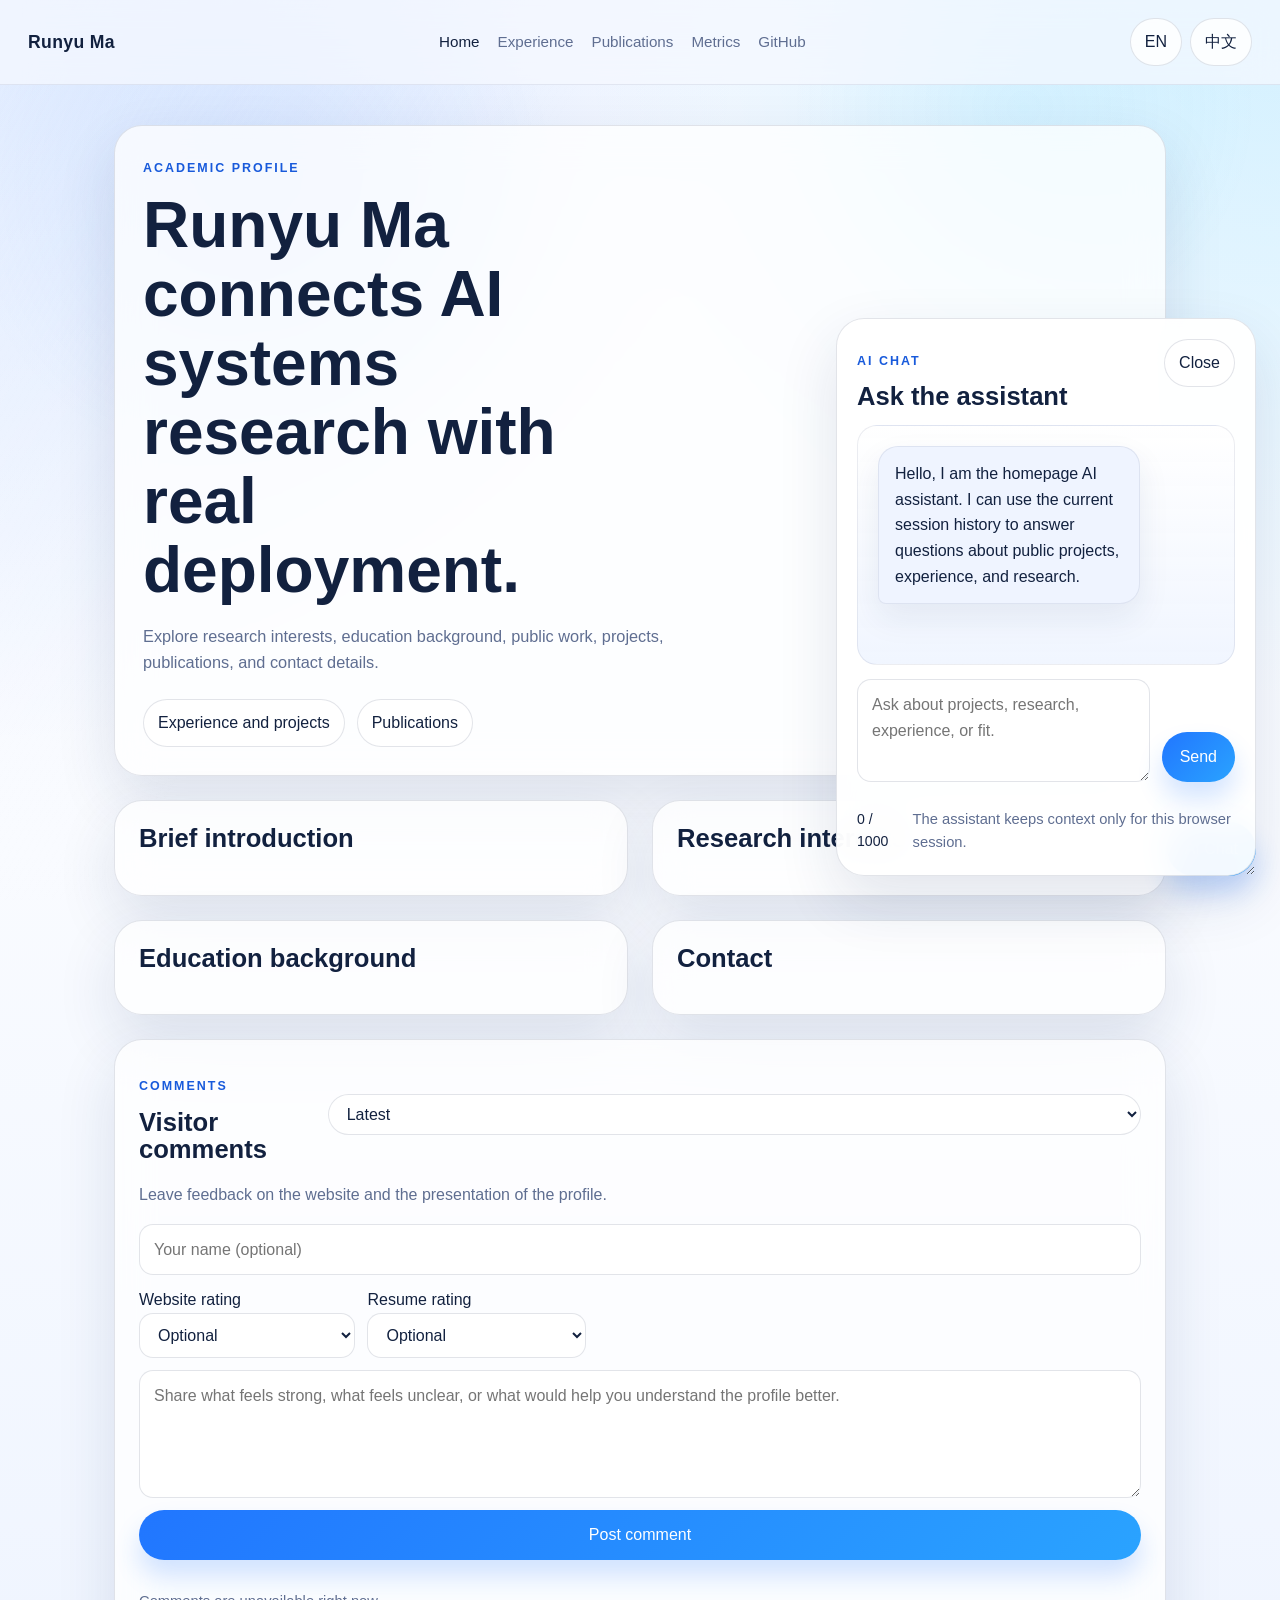
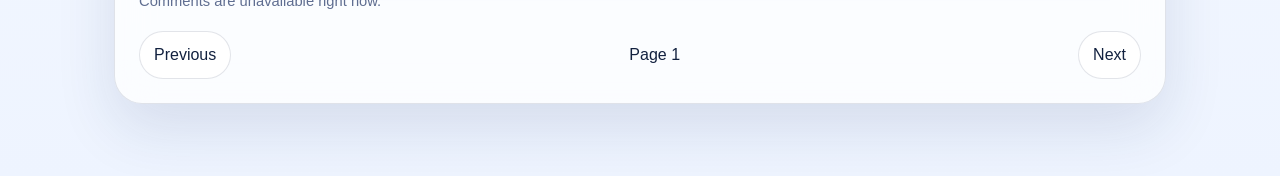
==== commit eeafec3f: "Merge pull request #11 from yourexpress/codex/academic-homepage-refinement [codex] Refine academic h" ====
--- a/frontend/index.html
+++ b/frontend/index.html
@@ -3,22 +3,24 @@
 <head>
   <meta charset="UTF-8" />
   <meta name="viewport" content="width=device-width, initial-scale=1.0" />
+  <meta name="portfolio-backend-url" content="" />
   <title>Runyu Ma | AI Systems Portfolio</title>
   <meta
     name="description"
-    content="Explore Runyu Ma's portfolio through a bilingual AI assistant, curated homepage content, and visitor feedback."
+    content="Runyu Ma's academic and engineering homepage with public profile information, publications, and an AI assistant."
   />
   <link rel="stylesheet" href="css/style.css" />
 </head>
-<body>
+<body data-page="home">
   <div class="page-bg"></div>
 
   <header class="site-header">
     <a href="index.html" class="logo-mark">Runyu Ma</a>
     <nav class="site-nav">
-      <a href="index.html" class="active">Home</a>
-      <a href="metrics.html">Metrics</a>
-      <a href="manager.html">Manager</a>
+      <a href="index.html" class="active" id="nav-home">Home</a>
+      <a href="experience.html" id="nav-experience">Experience</a>
+      <a href="publications.html" id="nav-publications">Publications</a>
+      <a href="metrics.html" id="nav-metrics">Metrics</a>
       <a href="https://github.com/yourexpress" target="_blank" rel="noopener">GitHub</a>
     </nav>
     <div class="lang-toggle" aria-label="Language switcher">
@@ -27,44 +29,30 @@
     </div>
   </header>
 
-  <main class="page-shell">
-    <section class="hero-grid">
-      <div class="hero-card hero-card-main">
-        <span class="eyebrow" id="hero-badge">AI Systems Portfolio</span>
-        <h1 id="hero-title">Runyu Ma connects AI systems research with real deployment.</h1>
-        <p class="hero-summary" id="hero-summary">
-          Explore research, systems work, publications, and public contact details through a calmer bilingual portfolio experience.
-        </p>
-        <div class="spotlight-grid" id="spotlight-grid"></div>
-      </div>
-
-      <aside class="hero-card hero-card-side">
-        <div class="hero-panel">
-          <p class="mini-label" id="hero-panel-title">Current homepage</p>
-          <p id="hero-panel-body">
-            This is the current public homepage of Runyu Ma, with AI-assisted exploration, metrics, and visitor feedback.
-          </p>
-        </div>
-        <div class="hero-panel">
-          <p class="mini-label" id="section-chat-title">Ask the assistant</p>
-          <p id="section-chat-body">
-            The assistant answers from approved public knowledge and can keep the current chat session in context.
-          </p>
-        </div>
-      </aside>
+  <main class="page-shell page-shell-compact">
+    <section class="hero-card intro-card">
+      <span class="eyebrow" id="hero-badge">Academic profile</span>
+      <h1 id="hero-title">Runyu Ma connects AI systems research with real deployment.</h1>
+      <p class="hero-summary" id="hero-summary">
+        Explore research interests, education background, public work, projects, publications, and contact details.
+      </p>
+      <div class="page-links">
+        <a href="experience.html" class="ghost-btn" id="hero-link-experience">Experience and projects</a>
+        <a href="publications.html" class="ghost-btn" id="hero-link-publications">Publications</a>
+      </div>
     </section>
 
-    <section class="profile-grid">
-      <article class="glass-card profile-card profile-card-wide">
-        <div class="section-head section-head-stack">
-          <div>
-            <h2 id="about-title">About me</h2>
+    <section class="academic-grid">
+      <article class="glass-card info-card">
+        <div class="section-head section-head-stack">
+          <div>
+            <h2 id="about-title">Brief introduction</h2>
           </div>
         </div>
         <div id="about-paragraphs" class="rich-copy"></div>
       </article>
 
-      <article class="glass-card profile-card">
+      <article class="glass-card info-card">
         <div class="section-head section-head-stack">
           <div>
             <h2 id="research-title">Research interests</h2>
@@ -73,19 +61,16 @@
         <ul id="research-list" class="detail-list"></ul>
       </article>
 
-      <article class="glass-card profile-card">
-        <div class="section-head section-head-stack">
-          <div>
-            <h2 id="news-title">News</h2>
-          </div>
-        </div>
-        <ul id="news-list" class="detail-list"></ul>
-        <div class="card-divider"></div>
-        <h3 id="tools-title">Tools</h3>
-        <div id="tools-list" class="resource-list"></div>
-      </article>
-
-      <article class="glass-card profile-card">
+      <article class="glass-card info-card">
+        <div class="section-head section-head-stack">
+          <div>
+            <h2 id="education-title">Education background</h2>
+          </div>
+        </div>
+        <div id="education-list" class="entry-list"></div>
+      </article>
+
+      <article class="glass-card info-card">
         <div class="section-head section-head-stack">
           <div>
             <h2 id="contact-title">Contact</h2>
@@ -95,143 +80,132 @@
       </article>
     </section>
 
-    <section class="content-grid">
-      <section class="glass-card chat-card">
-        <div class="section-head">
-          <div>
-            <p class="section-label">AI Chat</p>
-            <h2>Portfolio conversation</h2>
-          </div>
-          <button type="button" class="ghost-btn" id="clear-history-btn">Clear session</button>
-        </div>
-
-        <div class="desktop-controls desktop-only">
-          <label for="bubble-width-range">Bubble width</label>
-          <input
-            id="bubble-width-range"
-            type="range"
-            min="18"
-            max="25"
-            step="1"
-            value="23"
-          />
-          <span id="bubble-width-value">23vw</span>
-        </div>
-
-        <div class="happy-card" id="happy-card" hidden>
-          <div class="happy-card-head">
-            <div>
-              <p class="section-label">Private entrance</p>
-              <h3>Unlock happy personality</h3>
-            </div>
-            <span class="happy-badge" id="happy-status">Locked</span>
-          </div>
-
-          <form id="happy-code-form" class="inline-form">
-            <input
-              id="happy-code-input"
-              type="password"
-              placeholder="Enter special code"
-              autocomplete="off"
-            />
-            <button type="submit" class="primary-btn">Check code</button>
-          </form>
-
-          <form id="happy-answer-form" class="stacked-form" hidden>
-            <label for="happy-answer-input" id="happy-question-text">Question</label>
-            <textarea id="happy-answer-input" rows="2" placeholder="Answer here"></textarea>
-            <button type="submit" class="primary-btn">Unlock</button>
-          </form>
-
-          <p class="helper-text" id="happy-message">
-            This mode only unlocks for a private visitor after the correct code and answer are provided.
-          </p>
-        </div>
-
-        <div id="chat-window" role="log" aria-live="polite" aria-label="Chat messages"></div>
-
-        <form id="chat-form" autocomplete="off" novalidate>
-          <textarea
-            id="chat-input"
-            rows="3"
-            maxlength="1000"
-            placeholder="Ask about projects, research, experience, or fit."
-            aria-label="Your message"
-          ></textarea>
-          <button type="submit" id="send-btn" class="primary-btn">Send</button>
-        </form>
-
-        <div class="chat-footer">
-          <div class="char-counter" id="char-counter">0 / 1000</div>
-          <p class="chat-disclaimer">
-            The assistant only discusses approved public information and keeps context only for this browser session.
-          </p>
-        </div>
-      </section>
-
-      <section class="glass-card comments-card">
-        <div class="section-head">
-          <div>
-            <p class="section-label">Feedback</p>
-            <h2 id="section-comments-title">Visitor comments</h2>
-          </div>
-          <select id="comment-sort-select" class="inline-select" aria-label="Sort comments">
-            <option value="latest">Latest</option>
-            <option value="likest">Likest</option>
-          </select>
-        </div>
-
-        <p class="section-copy" id="section-comments-body">
-          Leave feedback on the website look and resume presentation.
-        </p>
-
-        <form id="comment-form" class="comment-form" autocomplete="off">
-          <input id="comment-author" type="text" maxlength="40" placeholder="Your name (optional)" />
-          <div class="rating-grid">
-            <label>
-              Website look
-              <select id="website-rating" required>
-                <option value="5">5</option>
-                <option value="4">4</option>
-                <option value="3">3</option>
-                <option value="2">2</option>
-                <option value="1">1</option>
-                <option value="0">0</option>
-              </select>
-            </label>
-            <label>
-              Resume fit
-              <select id="resume-rating" required>
-                <option value="5">5</option>
-                <option value="4">4</option>
-                <option value="3">3</option>
-                <option value="2">2</option>
-                <option value="1">1</option>
-                <option value="0">0</option>
-              </select>
-            </label>
-          </div>
-          <textarea
-            id="comment-body"
-            rows="4"
-            maxlength="1000"
-            placeholder="Share what felt strong, what felt unclear, or what would help you understand the profile better."
-            required
-          ></textarea>
-          <button type="submit" class="primary-btn">Post comment</button>
-          <p class="helper-text" id="comment-form-message"></p>
-        </form>
-
-        <div id="comments-list" class="comments-list"></div>
-
-        <div class="pager">
-          <button type="button" class="ghost-btn" id="comments-prev-btn">Previous</button>
-          <span id="comments-page-label">Page 1</span>
-          <button type="button" class="ghost-btn" id="comments-next-btn">Next</button>
-        </div>
-      </section>
+    <section class="glass-card comments-card comments-card-wide">
+      <div class="section-head">
+        <div>
+          <p class="section-label" id="comments-kicker">Comments</p>
+          <h2 id="section-comments-title">Visitor comments</h2>
+        </div>
+        <select id="comment-sort-select" class="inline-select" aria-label="Sort comments">
+          <option value="latest" id="comment-sort-latest">Latest</option>
+          <option value="likest" id="comment-sort-likest">Most liked</option>
+        </select>
+      </div>
+
+      <p class="section-copy" id="section-comments-body">
+        Leave feedback on the website and the presentation of the profile.
+      </p>
+
+      <form id="comment-form" class="comment-form" autocomplete="off">
+        <input id="comment-author" type="text" maxlength="40" placeholder="Your name (optional)" />
+        <div class="rating-grid">
+          <label>
+            <span id="comment-website-label">Website rating</span>
+            <select id="website-rating">
+              <option value="" id="comment-rating-optional-website">Optional</option>
+              <option value="5">5</option>
+              <option value="4">4</option>
+              <option value="3">3</option>
+              <option value="2">2</option>
+              <option value="1">1</option>
+              <option value="0">0</option>
+            </select>
+          </label>
+          <label>
+            <span id="comment-resume-label">Resume rating</span>
+            <select id="resume-rating">
+              <option value="" id="comment-rating-optional-resume">Optional</option>
+              <option value="5">5</option>
+              <option value="4">4</option>
+              <option value="3">3</option>
+              <option value="2">2</option>
+              <option value="1">1</option>
+              <option value="0">0</option>
+            </select>
+          </label>
+        </div>
+        <textarea
+          id="comment-body"
+          rows="4"
+          maxlength="1000"
+          placeholder="Share what feels strong, what feels unclear, or what would help you understand the profile better."
+          required
+        ></textarea>
+        <button type="submit" class="primary-btn" id="comment-submit-btn">Post comment</button>
+        <p class="helper-text" id="comment-form-message"></p>
+      </form>
+
+      <div id="comments-list" class="comments-list"></div>
+
+      <div class="pager">
+        <button type="button" class="ghost-btn" id="comments-prev-btn">Previous</button>
+        <span id="comments-page-label">Page 1</span>
+        <button type="button" class="ghost-btn" id="comments-next-btn">Next</button>
+      </div>
     </section>
   </main>
+
+  <button type="button" class="chat-toggle" id="chat-toggle" aria-expanded="false">AI Chat</button>
+
+  <aside class="chat-widget" id="chat-widget" hidden>
+    <div class="chat-widget-head">
+      <div>
+        <p class="section-label" id="chat-widget-label">AI Chat</p>
+        <h2 id="chat-widget-title">Ask the assistant</h2>
+      </div>
+      <button type="button" class="ghost-btn chat-close-btn" id="chat-close-btn">Close</button>
+    </div>
+
+    <div class="happy-card" id="happy-card" hidden>
+      <div class="happy-card-head">
+        <div>
+          <p class="section-label" id="happy-label">Private entrance</p>
+          <h3 id="happy-title">Unlock happy personality</h3>
+        </div>
+        <span class="happy-badge" id="happy-status">Locked</span>
+      </div>
+
+      <form id="happy-code-form" class="inline-form">
+        <input
+          id="happy-code-input"
+          type="password"
+          placeholder="Enter special code"
+          autocomplete="off"
+        />
+        <button type="submit" class="primary-btn" id="happy-code-submit">Check code</button>
+      </form>
+
+      <form id="happy-answer-form" class="stacked-form" hidden>
+        <label for="happy-answer-input" id="happy-question-text">Question</label>
+        <textarea id="happy-answer-input" rows="2" placeholder="Answer here"></textarea>
+        <button type="submit" class="primary-btn" id="happy-answer-submit">Unlock</button>
+      </form>
+
+      <p class="helper-text" id="happy-message">
+        This mode only unlocks for a private visitor after the correct code and answer are provided.
+      </p>
+    </div>
+
+    <div id="chat-window" role="log" aria-live="polite" aria-label="Chat messages"></div>
+
+    <form id="chat-form" autocomplete="off" novalidate>
+      <textarea
+        id="chat-input"
+        rows="3"
+        maxlength="1000"
+        placeholder="Ask about projects, research, experience, or fit."
+        aria-label="Your message"
+      ></textarea>
+      <button type="submit" id="send-btn" class="primary-btn">Send</button>
+    </form>
+
+    <div class="chat-footer">
+      <div class="char-counter" id="char-counter">0 / 1000</div>
+      <p class="chat-disclaimer" id="chat-disclaimer">
+        The assistant keeps context only for this browser session.
+      </p>
+    </div>
+  </aside>
 
   <script src="js/app-config.js"></script>
   <script src="js/home.js"></script>
--- a/frontend/css/style.css
+++ b/frontend/css/style.css
@@ -155,6 +155,10 @@
   padding: 40px 24px 72px;
 }
 
+.page-shell-compact {
+  max-width: 1100px;
+}
+
 .page-shell-narrow {
   max-width: 920px;
 }
@@ -258,6 +262,64 @@
   font-size: 1.02rem;
 }
 
+.intro-card {
+  margin-bottom: 24px;
+}
+
+.intro-card-compact h1 {
+  max-width: none;
+  font-size: clamp(2rem, 4vw, 3.2rem);
+}
+
+.page-links {
+  display: flex;
+  flex-wrap: wrap;
+  gap: 12px;
+}
+
+.academic-grid {
+  display: grid;
+  grid-template-columns: repeat(2, minmax(0, 1fr));
+  gap: 24px;
+  margin-bottom: 24px;
+}
+
+.info-card,
+.page-section,
+.comments-card-wide {
+  padding: 24px;
+}
+
+.entry-list {
+  display: grid;
+  gap: 14px;
+}
+
+.entry-card {
+  padding: 18px;
+  border-radius: var(--radius-lg);
+  background: rgba(255, 255, 255, 0.82);
+  border: 1px solid rgba(17, 32, 79, 0.08);
+  box-shadow: var(--shadow-soft);
+}
+
+.entry-meta,
+.entry-detail,
+.entry-link {
+  color: var(--text-muted);
+}
+
+.entry-meta,
+.entry-detail {
+  margin: 10px 0 0;
+}
+
+.entry-link {
+  display: inline-block;
+  margin-top: 12px;
+  color: var(--accent-strong);
+}
+
 .spotlight-grid {
   display: grid;
   grid-template-columns: repeat(3, minmax(0, 1fr));
@@ -390,6 +452,58 @@
   background: linear-gradient(180deg, rgba(255, 255, 255, 0.88), rgba(232, 240, 255, 0.72));
 }
 
+.chat-toggle {
+  position: fixed;
+  right: 24px;
+  bottom: 24px;
+  z-index: 40;
+  border: none;
+  border-radius: 999px;
+  padding: 14px 18px;
+  background: linear-gradient(135deg, var(--accent), #2aa3ff);
+  color: #fff;
+  box-shadow: 0 16px 26px rgba(33, 118, 255, 0.24);
+  cursor: pointer;
+}
+
+.chat-toggle.is-hidden {
+  display: none;
+}
+
+.chat-widget {
+  position: fixed;
+  right: 24px;
+  bottom: 24px;
+  z-index: 45;
+  width: min(420px, calc(100vw - 24px));
+  min-width: 320px;
+  min-height: 420px;
+  max-width: min(520px, calc(100vw - 24px));
+  max-height: min(80vh, 760px);
+  padding: 20px;
+  display: flex;
+  flex-direction: column;
+  gap: 14px;
+  resize: both;
+  overflow: auto;
+  background: rgba(255, 255, 255, 0.94);
+  backdrop-filter: blur(18px);
+  border: 1px solid var(--border);
+  border-radius: var(--radius-xl);
+  box-shadow: var(--shadow);
+}
+
+.chat-widget-head {
+  display: flex;
+  align-items: start;
+  justify-content: space-between;
+  gap: 12px;
+}
+
+.chat-close-btn {
+  white-space: nowrap;
+}
+
 .happy-card-head {
   display: flex;
   align-items: start;
@@ -431,6 +545,12 @@
   border: 1px solid rgba(17, 32, 79, 0.08);
 }
 
+.chat-widget #chat-window {
+  flex: 1;
+  min-height: 240px;
+  max-height: none;
+}
+
 .message {
   max-width: min(var(--bubble-max-width), 78%);
   padding: 14px 16px;
@@ -483,6 +603,10 @@
   margin-top: 16px;
   grid-template-columns: minmax(0, 1fr) auto;
   align-items: end;
+}
+
+.chat-widget #chat-form {
+  margin-top: 0;
 }
 
 textarea,
@@ -700,6 +824,10 @@
     grid-template-columns: 1fr;
   }
 
+  .academic-grid {
+    grid-template-columns: 1fr;
+  }
+
   .profile-card,
   .profile-card-wide {
     grid-column: auto;
@@ -735,6 +863,20 @@
     display: grid;
   }
 
+  .chat-toggle,
+  .chat-widget {
+    right: 16px;
+    bottom: 16px;
+  }
+
+  .chat-widget {
+    left: 16px;
+    width: auto;
+    min-width: 0;
+    max-width: none;
+    resize: none;
+  }
+
   .desktop-only {
     display: none;
   }
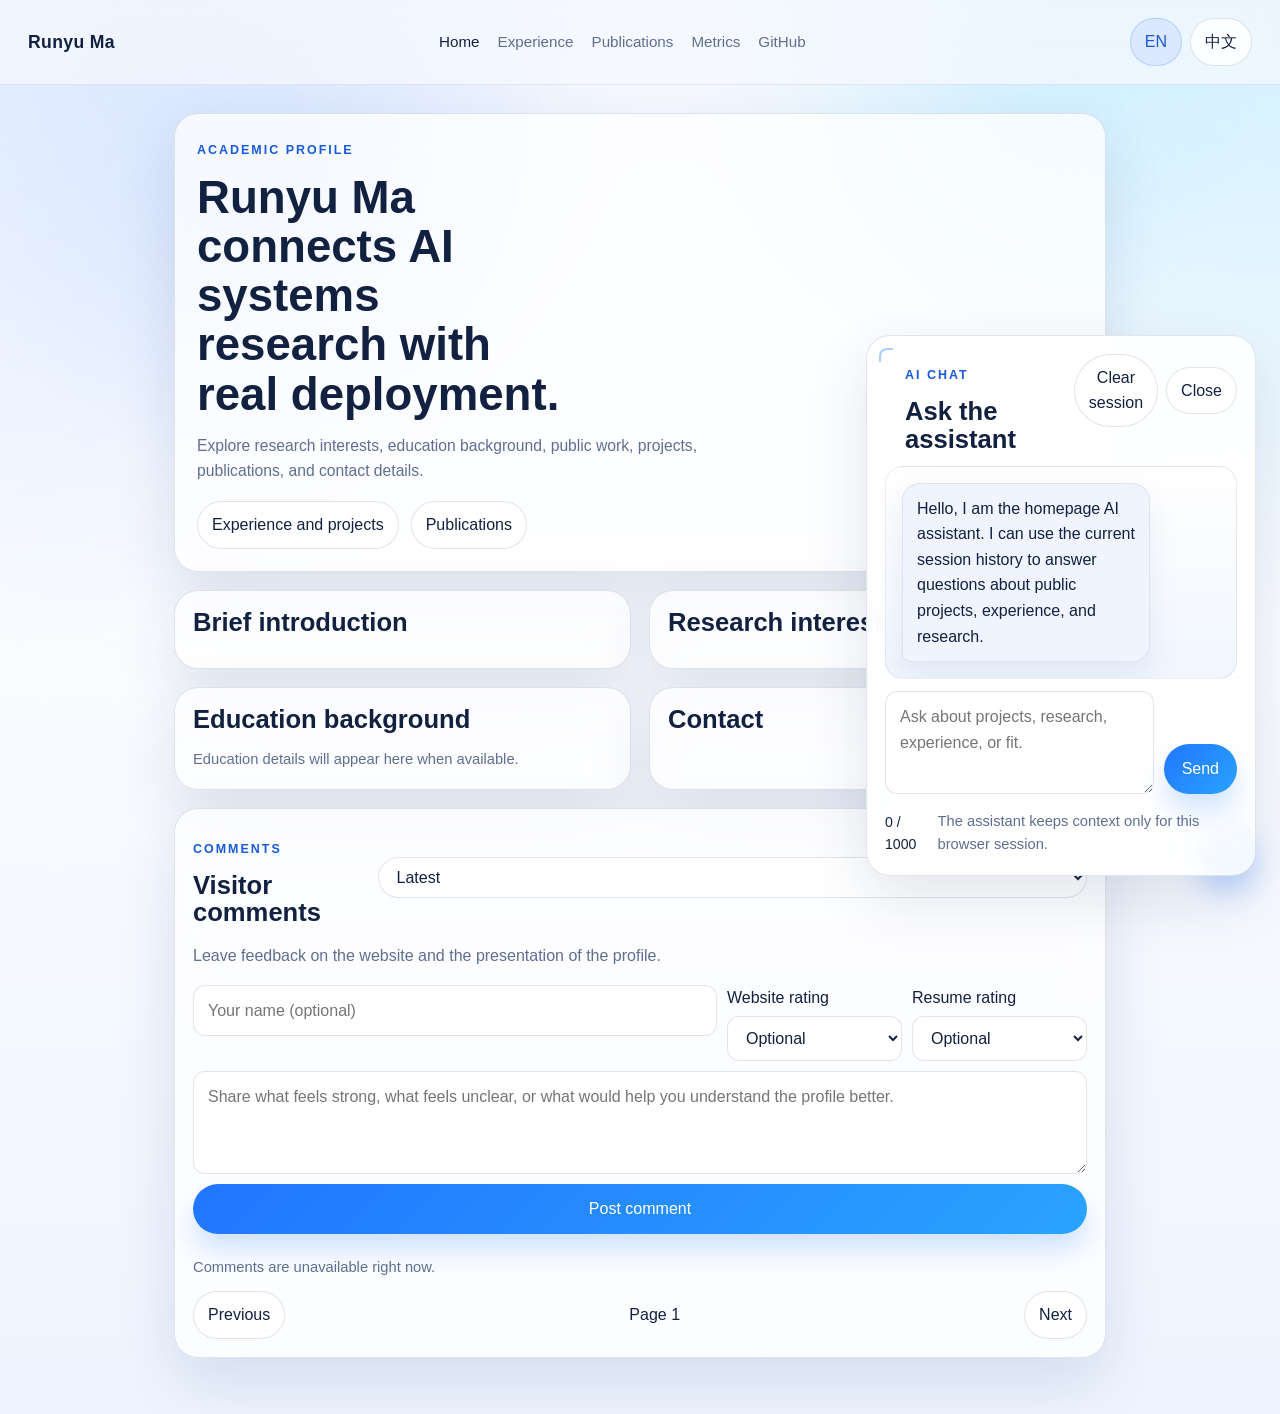
==== commit 7df3df06: "Refine homepage data flow and owner tools" ====
--- a/frontend/index.html
+++ b/frontend/index.html
@@ -4,7 +4,7 @@
   <meta charset="UTF-8" />
   <meta name="viewport" content="width=device-width, initial-scale=1.0" />
   <meta name="portfolio-backend-url" content="" />
-  <title>Runyu Ma | AI Systems Portfolio</title>
+  <title>Runyu Ma | Academic Homepage</title>
   <meta
     name="description"
     content="Runyu Ma's academic and engineering homepage with public profile information, publications, and an AI assistant."
@@ -97,36 +97,38 @@
       </p>
 
       <form id="comment-form" class="comment-form" autocomplete="off">
-        <input id="comment-author" type="text" maxlength="40" placeholder="Your name (optional)" />
-        <div class="rating-grid">
-          <label>
-            <span id="comment-website-label">Website rating</span>
-            <select id="website-rating">
-              <option value="" id="comment-rating-optional-website">Optional</option>
-              <option value="5">5</option>
-              <option value="4">4</option>
-              <option value="3">3</option>
-              <option value="2">2</option>
-              <option value="1">1</option>
-              <option value="0">0</option>
-            </select>
-          </label>
-          <label>
-            <span id="comment-resume-label">Resume rating</span>
-            <select id="resume-rating">
-              <option value="" id="comment-rating-optional-resume">Optional</option>
-              <option value="5">5</option>
-              <option value="4">4</option>
-              <option value="3">3</option>
-              <option value="2">2</option>
-              <option value="1">1</option>
-              <option value="0">0</option>
-            </select>
-          </label>
+        <div class="comment-form-row">
+          <input id="comment-author" type="text" maxlength="40" placeholder="Your name (optional)" />
+          <div class="rating-grid">
+            <label>
+              <span id="comment-website-label">Website rating</span>
+              <select id="website-rating">
+                <option value="" id="comment-rating-optional-website">Optional</option>
+                <option value="5">5</option>
+                <option value="4">4</option>
+                <option value="3">3</option>
+                <option value="2">2</option>
+                <option value="1">1</option>
+                <option value="0">0</option>
+              </select>
+            </label>
+            <label>
+              <span id="comment-resume-label">Resume rating</span>
+              <select id="resume-rating">
+                <option value="" id="comment-rating-optional-resume">Optional</option>
+                <option value="5">5</option>
+                <option value="4">4</option>
+                <option value="3">3</option>
+                <option value="2">2</option>
+                <option value="1">1</option>
+                <option value="0">0</option>
+              </select>
+            </label>
+          </div>
         </div>
         <textarea
           id="comment-body"
-          rows="4"
+          rows="3"
           maxlength="1000"
           placeholder="Share what feels strong, what feels unclear, or what would help you understand the profile better."
           required
@@ -145,45 +147,72 @@
     </section>
   </main>
 
-  <button type="button" class="chat-toggle" id="chat-toggle" aria-expanded="false">AI Chat</button>
+  <button
+    type="button"
+    class="happy-toggle"
+    id="happy-toggle"
+    aria-expanded="false"
+    aria-label="Private entrance"
+    hidden
+  >
+    Private
+  </button>
+
+  <aside class="happy-widget" id="happy-widget" hidden>
+    <div class="happy-widget-head">
+      <div>
+        <p class="section-label" id="happy-label">Private entrance</p>
+        <h3 id="happy-title">Unlock happy personality</h3>
+      </div>
+      <div class="happy-widget-actions">
+        <span class="happy-badge" id="happy-status">Locked</span>
+        <button type="button" class="ghost-btn" id="happy-deactivate-btn" hidden>Turn off</button>
+        <button type="button" class="ghost-btn chat-close-btn" id="happy-close-btn">Close</button>
+      </div>
+    </div>
+
+    <form id="happy-code-form" class="inline-form">
+      <input
+        id="happy-code-input"
+        type="password"
+        placeholder="Enter special code"
+        autocomplete="off"
+      />
+      <button type="submit" class="primary-btn" id="happy-code-submit">Check code</button>
+    </form>
+
+    <form id="happy-answer-form" class="stacked-form" hidden>
+      <label for="happy-answer-input" id="happy-question-text">Question</label>
+      <textarea id="happy-answer-input" rows="2" placeholder="Answer here"></textarea>
+      <button type="submit" class="primary-btn" id="happy-answer-submit">Unlock</button>
+    </form>
+
+    <p class="helper-text" id="happy-message">
+      This mode only unlocks for a private visitor after the correct code and answer are provided.
+    </p>
+  </aside>
+
+  <button
+    type="button"
+    class="chat-toggle"
+    id="chat-toggle"
+    aria-expanded="false"
+    aria-label="Open AI chat"
+  >
+    AI
+  </button>
 
   <aside class="chat-widget" id="chat-widget" hidden>
+    <div class="chat-resize-handle" id="chat-resize-handle" aria-hidden="true"></div>
     <div class="chat-widget-head">
       <div>
         <p class="section-label" id="chat-widget-label">AI Chat</p>
         <h2 id="chat-widget-title">Ask the assistant</h2>
       </div>
-      <button type="button" class="ghost-btn chat-close-btn" id="chat-close-btn">Close</button>
-    </div>
-
-    <div class="happy-card" id="happy-card" hidden>
-      <div class="happy-card-head">
-        <div>
-          <p class="section-label" id="happy-label">Private entrance</p>
-          <h3 id="happy-title">Unlock happy personality</h3>
-        </div>
-        <span class="happy-badge" id="happy-status">Locked</span>
-      </div>
-
-      <form id="happy-code-form" class="inline-form">
-        <input
-          id="happy-code-input"
-          type="password"
-          placeholder="Enter special code"
-          autocomplete="off"
-        />
-        <button type="submit" class="primary-btn" id="happy-code-submit">Check code</button>
-      </form>
-
-      <form id="happy-answer-form" class="stacked-form" hidden>
-        <label for="happy-answer-input" id="happy-question-text">Question</label>
-        <textarea id="happy-answer-input" rows="2" placeholder="Answer here"></textarea>
-        <button type="submit" class="primary-btn" id="happy-answer-submit">Unlock</button>
-      </form>
-
-      <p class="helper-text" id="happy-message">
-        This mode only unlocks for a private visitor after the correct code and answer are provided.
-      </p>
+      <div class="chat-widget-actions">
+        <button type="button" class="ghost-btn" id="chat-clear-btn">Clear session</button>
+        <button type="button" class="ghost-btn chat-close-btn" id="chat-close-btn">Close</button>
+      </div>
     </div>
 
     <div id="chat-window" role="log" aria-live="polite" aria-label="Chat messages"></div>
--- a/frontend/css/style.css
+++ b/frontend/css/style.css
@@ -15,9 +15,9 @@
   --user-bubble: linear-gradient(135deg, #2176ff, #42b4ff);
   --danger: #d64252;
   --success: #1f9d71;
-  --radius-xl: 28px;
-  --radius-lg: 20px;
-  --radius-md: 14px;
+  --radius-xl: 24px;
+  --radius-lg: 18px;
+  --radius-md: 12px;
   --radius-sm: 10px;
   --bubble-max-width: 23vw;
   --font-display: "Space Grotesk", "Avenir Next", "Segoe UI", sans-serif;
@@ -46,6 +46,11 @@
   line-height: 1.6;
 }
 
+body.is-resizing-chat {
+  user-select: none;
+  cursor: nwse-resize;
+}
+
 .page-bg {
   position: fixed;
   inset: 0;
@@ -152,11 +157,11 @@
   z-index: 1;
   max-width: 1240px;
   margin: 0 auto;
-  padding: 40px 24px 72px;
+  padding: 28px 24px 56px;
 }
 
 .page-shell-compact {
-  max-width: 1100px;
+  max-width: 980px;
 }
 
 .page-shell-narrow {
@@ -195,7 +200,7 @@
 }
 
 .hero-card {
-  padding: 28px;
+  padding: 22px;
 }
 
 .hero-card-main {
@@ -236,8 +241,8 @@
 }
 
 h1 {
-  font-size: clamp(2.4rem, 5vw, 4.2rem);
-  max-width: 12ch;
+  font-size: clamp(1.9rem, 3.6vw, 2.85rem);
+  max-width: 15ch;
 }
 
 h2 {
@@ -258,17 +263,17 @@
 
 .hero-summary {
   max-width: 62ch;
-  margin: 18px 0 24px;
-  font-size: 1.02rem;
+  margin: 14px 0 18px;
+  font-size: 0.98rem;
 }
 
 .intro-card {
-  margin-bottom: 24px;
+  margin-bottom: 18px;
 }
 
 .intro-card-compact h1 {
   max-width: none;
-  font-size: clamp(2rem, 4vw, 3.2rem);
+  font-size: clamp(1.85rem, 3vw, 2.5rem);
 }
 
 .page-links {
@@ -280,23 +285,23 @@
 .academic-grid {
   display: grid;
   grid-template-columns: repeat(2, minmax(0, 1fr));
-  gap: 24px;
-  margin-bottom: 24px;
+  gap: 18px;
+  margin-bottom: 18px;
 }
 
 .info-card,
 .page-section,
 .comments-card-wide {
-  padding: 24px;
+  padding: 18px;
 }
 
 .entry-list {
   display: grid;
-  gap: 14px;
+  gap: 10px;
 }
 
 .entry-card {
-  padding: 18px;
+  padding: 14px;
   border-radius: var(--radius-lg);
   background: rgba(255, 255, 255, 0.82);
   border: 1px solid rgba(17, 32, 79, 0.08);
@@ -368,13 +373,13 @@
 
 .resource-list {
   display: grid;
-  gap: 12px;
-  margin-top: 12px;
+  gap: 10px;
+  margin-top: 10px;
 }
 
 .resource-card {
   display: block;
-  padding: 16px 18px;
+  padding: 14px 16px;
   border-radius: var(--radius-lg);
   border: 1px solid rgba(17, 32, 79, 0.08);
   background: rgba(255, 255, 255, 0.8);
@@ -396,7 +401,7 @@
 }
 
 .glass-card {
-  padding: 24px;
+  padding: 18px;
 }
 
 .profile-card {
@@ -419,7 +424,7 @@
   align-items: center;
   justify-content: space-between;
   gap: 16px;
-  margin-bottom: 18px;
+  margin-bottom: 14px;
 }
 
 .section-head-stack {
@@ -444,48 +449,49 @@
   flex: 1;
 }
 
-.happy-card {
-  margin-bottom: 18px;
-  padding: 18px;
-  border-radius: var(--radius-lg);
-  border: 1px solid rgba(33, 118, 255, 0.18);
-  background: linear-gradient(180deg, rgba(255, 255, 255, 0.88), rgba(232, 240, 255, 0.72));
-}
-
+.happy-toggle,
 .chat-toggle {
   position: fixed;
   right: 24px;
-  bottom: 24px;
   z-index: 40;
   border: none;
   border-radius: 999px;
-  padding: 14px 18px;
+  width: 58px;
+  height: 58px;
+  padding: 0;
   background: linear-gradient(135deg, var(--accent), #2aa3ff);
   color: #fff;
   box-shadow: 0 16px 26px rgba(33, 118, 255, 0.24);
   cursor: pointer;
-}
-
+  font-weight: 700;
+  letter-spacing: 0.02em;
+}
+
+.chat-toggle {
+  bottom: 24px;
+}
+
+.happy-toggle {
+  bottom: 94px;
+  z-index: 39;
+  background: linear-gradient(135deg, #ff6d8b, #ff9478);
+  width: auto;
+  min-width: 90px;
+  height: 46px;
+  padding: 0 14px;
+  font-size: 0.86rem;
+}
+
+.happy-toggle.is-hidden,
 .chat-toggle.is-hidden {
   display: none;
 }
 
+.happy-widget,
 .chat-widget {
   position: fixed;
   right: 24px;
-  bottom: 24px;
   z-index: 45;
-  width: min(420px, calc(100vw - 24px));
-  min-width: 320px;
-  min-height: 420px;
-  max-width: min(520px, calc(100vw - 24px));
-  max-height: min(80vh, 760px);
-  padding: 20px;
-  display: flex;
-  flex-direction: column;
-  gap: 14px;
-  resize: both;
-  overflow: auto;
   background: rgba(255, 255, 255, 0.94);
   backdrop-filter: blur(18px);
   border: 1px solid var(--border);
@@ -493,6 +499,27 @@
   box-shadow: var(--shadow);
 }
 
+.happy-widget {
+  bottom: 158px;
+  width: min(330px, calc(100vw - 32px));
+  padding: 16px;
+}
+
+.chat-widget {
+  bottom: 24px;
+  width: min(390px, calc(100vw - 32px));
+  min-width: 320px;
+  min-height: 360px;
+  max-width: min(520px, calc(100vw - 24px));
+  max-height: min(78vh, 760px);
+  padding: 18px;
+  display: flex;
+  flex-direction: column;
+  gap: 12px;
+  overflow: hidden;
+}
+
+.happy-widget-head,
 .chat-widget-head {
   display: flex;
   align-items: start;
@@ -500,16 +527,31 @@
   gap: 12px;
 }
 
+.chat-widget-head {
+  padding-left: 20px;
+}
+
+.chat-widget-actions,
+.happy-widget-actions {
+  display: flex;
+  align-items: center;
+  gap: 8px;
+}
+
 .chat-close-btn {
   white-space: nowrap;
 }
 
-.happy-card-head {
-  display: flex;
-  align-items: start;
-  justify-content: space-between;
-  gap: 12px;
-  margin-bottom: 14px;
+.chat-resize-handle {
+  position: absolute;
+  top: 12px;
+  left: 12px;
+  width: 14px;
+  height: 14px;
+  border-top: 2px solid rgba(33, 118, 255, 0.38);
+  border-left: 2px solid rgba(33, 118, 255, 0.38);
+  border-top-left-radius: 8px;
+  cursor: nwse-resize;
 }
 
 .happy-badge {
@@ -535,11 +577,11 @@
 #chat-window {
   display: flex;
   flex-direction: column;
-  gap: 12px;
-  min-height: 420px;
+  gap: 10px;
+  min-height: 260px;
   max-height: 560px;
   overflow-y: auto;
-  padding: 20px;
+  padding: 16px;
   border-radius: var(--radius-lg);
   background: linear-gradient(180deg, rgba(255, 255, 255, 0.76), rgba(235, 242, 255, 0.72));
   border: 1px solid rgba(17, 32, 79, 0.08);
@@ -547,14 +589,14 @@
 
 .chat-widget #chat-window {
   flex: 1;
-  min-height: 240px;
+  min-height: 180px;
   max-height: none;
 }
 
 .message {
   max-width: min(var(--bubble-max-width), 78%);
-  padding: 14px 16px;
-  border-radius: 20px;
+  padding: 12px 14px;
+  border-radius: 18px;
   box-shadow: var(--shadow-soft);
   white-space: pre-wrap;
   word-break: break-word;
@@ -596,11 +638,11 @@
 .comment-form,
 .manager-form {
   display: grid;
-  gap: 12px;
+  gap: 10px;
 }
 
 #chat-form {
-  margin-top: 16px;
+  margin-top: 10px;
   grid-template-columns: minmax(0, 1fr) auto;
   align-items: end;
 }
@@ -630,10 +672,10 @@
 
 .chat-footer {
   display: flex;
-  align-items: start;
+  align-items: center;
   justify-content: space-between;
   gap: 12px;
-  margin-top: 12px;
+  margin-top: 4px;
 }
 
 .char-counter {
@@ -656,12 +698,12 @@
 
 .comments-list {
   display: grid;
-  gap: 14px;
-  margin: 18px 0;
+  gap: 10px;
+  margin: 12px 0;
 }
 
 .comment-card {
-  padding: 16px;
+  padding: 12px;
   border-radius: var(--radius-lg);
   background: rgba(255, 255, 255, 0.76);
   border: 1px solid rgba(17, 32, 79, 0.08);
@@ -669,17 +711,36 @@
 
 .comment-meta,
 .comment-votes,
-.rating-grid,
 .comment-ratings {
   display: flex;
-  gap: 12px;
+  gap: 10px;
   flex-wrap: wrap;
+}
+
+.comment-form-row,
+.rating-grid {
+  display: grid;
+  gap: 10px;
+}
+
+.comment-form-row {
+  grid-template-columns: minmax(0, 1fr) minmax(260px, 360px);
+  align-items: start;
+}
+
+.rating-grid {
+  grid-template-columns: repeat(2, minmax(0, 1fr));
+}
+
+.rating-grid label {
+  display: grid;
+  gap: 6px;
 }
 
 .comment-meta {
   justify-content: space-between;
   align-items: center;
-  margin-bottom: 10px;
+  margin-bottom: 8px;
 }
 
 .comment-author {
@@ -693,7 +754,7 @@
 }
 
 .comment-card p {
-  margin: 0 0 12px;
+  margin: 0 0 8px;
 }
 
 .vote-btn {
@@ -701,7 +762,7 @@
   background: rgba(33, 118, 255, 0.08);
   color: var(--accent-strong);
   border-radius: 999px;
-  padding: 8px 12px;
+  padding: 6px 10px;
   cursor: pointer;
 }
 
@@ -784,6 +845,64 @@
   gap: 18px;
 }
 
+.manager-hero {
+  margin-bottom: 18px;
+}
+
+.manager-grid {
+  display: grid;
+  grid-template-columns: minmax(280px, 0.9fr) minmax(0, 1.4fr);
+  gap: 18px;
+  align-items: start;
+}
+
+.manager-side-card,
+.manager-main-card {
+  min-height: 100%;
+}
+
+.manager-auth-wide {
+  flex-wrap: wrap;
+}
+
+.manager-summary-list {
+  display: grid;
+  gap: 10px;
+  margin-top: 14px;
+}
+
+.manager-summary-card {
+  padding: 14px;
+  border-radius: var(--radius-lg);
+  background: rgba(255, 255, 255, 0.78);
+  border: 1px solid rgba(17, 32, 79, 0.08);
+  box-shadow: var(--shadow-soft);
+}
+
+.manager-summary-card h3 {
+  margin-bottom: 6px;
+  font-size: 1rem;
+}
+
+.manager-summary-card p {
+  margin: 0;
+  color: var(--text-muted);
+}
+
+.manager-section {
+  display: grid;
+  gap: 12px;
+}
+
+.manager-section-head h3 {
+  margin-bottom: 6px;
+}
+
+.manager-section-head p {
+  margin: 0;
+  color: var(--text-muted);
+}
+
 .manager-group {
   padding: 18px;
   border-radius: var(--radius-lg);
@@ -828,6 +947,10 @@
     grid-template-columns: 1fr;
   }
 
+  .manager-grid {
+    grid-template-columns: 1fr;
+  }
+
   .profile-card,
   .profile-card-wide {
     grid-column: auto;
@@ -858,15 +981,31 @@
   }
 
   .chat-footer,
-  .manager-row {
+  .manager-row,
+  .comment-form-row {
     grid-template-columns: 1fr;
     display: grid;
   }
 
+  .happy-toggle,
   .chat-toggle,
+  .happy-widget,
   .chat-widget {
     right: 16px;
+  }
+
+  .chat-toggle {
     bottom: 16px;
+  }
+
+  .happy-toggle {
+    bottom: 86px;
+  }
+
+  .happy-widget {
+    bottom: 150px;
+    left: 16px;
+    width: auto;
   }
 
   .chat-widget {
@@ -874,7 +1013,7 @@
     width: auto;
     min-width: 0;
     max-width: none;
-    resize: none;
+    height: min(74vh, 620px);
   }
 
   .desktop-only {
@@ -887,6 +1026,10 @@
     display: none;
   }
 
+  .chat-resize-handle {
+    display: none;
+  }
+
   .message {
     max-width: 88%;
   }
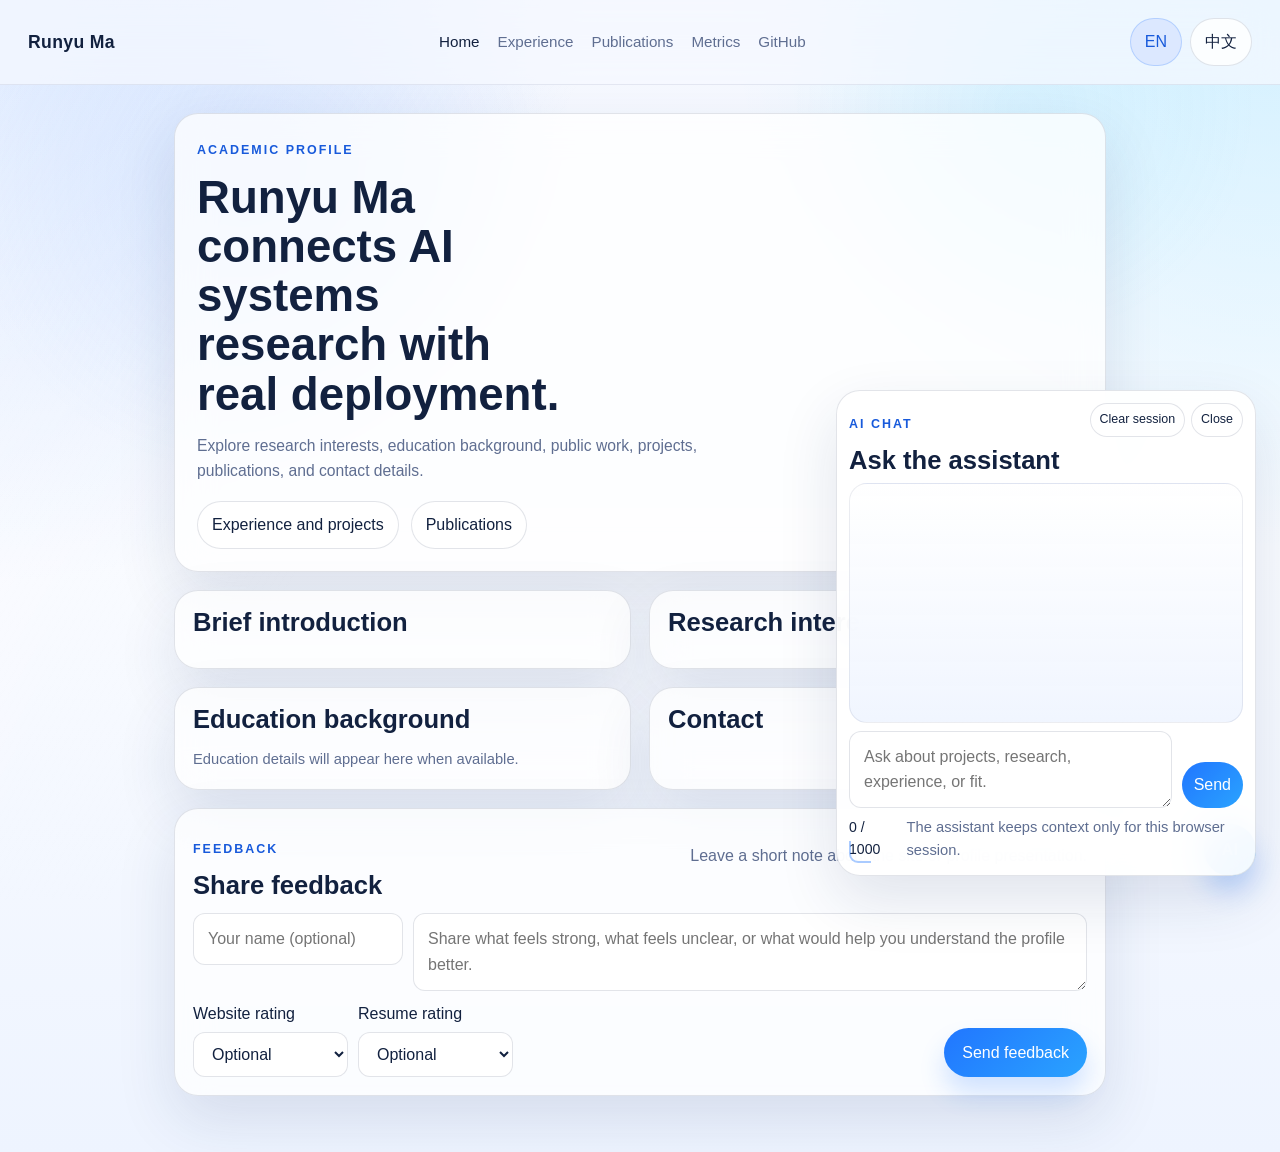
==== commit 277e2963: "Refine compact homepage layout" ====
--- a/frontend/index.html
+++ b/frontend/index.html
@@ -80,26 +80,31 @@
       </article>
     </section>
 
-    <section class="glass-card comments-card comments-card-wide">
-      <div class="section-head">
+    <section class="glass-card feedback-card">
+      <div class="section-head section-head-stack">
         <div>
-          <p class="section-label" id="comments-kicker">Comments</p>
-          <h2 id="section-comments-title">Visitor comments</h2>
-        </div>
-        <select id="comment-sort-select" class="inline-select" aria-label="Sort comments">
-          <option value="latest" id="comment-sort-latest">Latest</option>
-          <option value="likest" id="comment-sort-likest">Most liked</option>
-        </select>
-      </div>
-
-      <p class="section-copy" id="section-comments-body">
-        Leave feedback on the website and the presentation of the profile.
-      </p>
-
-      <form id="comment-form" class="comment-form" autocomplete="off">
-        <div class="comment-form-row">
+          <p class="section-label" id="comments-kicker">Feedback</p>
+          <h2 id="section-comments-title">Share feedback</h2>
+        </div>
+        <p class="section-copy" id="section-comments-body">
+          Leave a short note about the site or profile presentation.
+        </p>
+      </div>
+
+      <form id="comment-form" class="comment-form comment-form-compact" autocomplete="off">
+        <div class="comment-form-row comment-form-row-compact">
           <input id="comment-author" type="text" maxlength="40" placeholder="Your name (optional)" />
-          <div class="rating-grid">
+          <textarea
+            id="comment-body"
+            rows="2"
+            maxlength="1000"
+            placeholder="Share what feels strong, what feels unclear, or what would help you understand the profile better."
+            required
+          ></textarea>
+        </div>
+
+        <div class="feedback-controls">
+          <div class="rating-grid rating-grid-compact">
             <label>
               <span id="comment-website-label">Website rating</span>
               <select id="website-rating">
@@ -125,25 +130,12 @@
               </select>
             </label>
           </div>
-        </div>
-        <textarea
-          id="comment-body"
-          rows="3"
-          maxlength="1000"
-          placeholder="Share what feels strong, what feels unclear, or what would help you understand the profile better."
-          required
-        ></textarea>
-        <button type="submit" class="primary-btn" id="comment-submit-btn">Post comment</button>
-        <p class="helper-text" id="comment-form-message"></p>
+          <div class="feedback-actions">
+            <p class="helper-text" id="comment-form-message"></p>
+            <button type="submit" class="primary-btn" id="comment-submit-btn">Send feedback</button>
+          </div>
+        </div>
       </form>
-
-      <div id="comments-list" class="comments-list"></div>
-
-      <div class="pager">
-        <button type="button" class="ghost-btn" id="comments-prev-btn">Previous</button>
-        <span id="comments-page-label">Page 1</span>
-        <button type="button" class="ghost-btn" id="comments-next-btn">Next</button>
-      </div>
     </section>
   </main>
 
@@ -158,37 +150,18 @@
     Private
   </button>
 
-  <aside class="happy-widget" id="happy-widget" hidden>
-    <div class="happy-widget-head">
-      <div>
-        <p class="section-label" id="happy-label">Private entrance</p>
-        <h3 id="happy-title">Unlock happy personality</h3>
-      </div>
-      <div class="happy-widget-actions">
-        <span class="happy-badge" id="happy-status">Locked</span>
-        <button type="button" class="ghost-btn" id="happy-deactivate-btn" hidden>Turn off</button>
-        <button type="button" class="ghost-btn chat-close-btn" id="happy-close-btn">Close</button>
-      </div>
-    </div>
-
-    <form id="happy-code-form" class="inline-form">
+  <aside class="happy-dock" id="happy-dock" hidden>
+    <form id="happy-code-form" class="happy-code-form" autocomplete="off">
       <input
         id="happy-code-input"
         type="password"
-        placeholder="Enter special code"
+        placeholder="Enter happy code"
         autocomplete="off"
       />
-      <button type="submit" class="primary-btn" id="happy-code-submit">Check code</button>
+      <button type="submit" class="primary-btn" id="happy-code-submit">Unlock</button>
     </form>
-
-    <form id="happy-answer-form" class="stacked-form" hidden>
-      <label for="happy-answer-input" id="happy-question-text">Question</label>
-      <textarea id="happy-answer-input" rows="2" placeholder="Answer here"></textarea>
-      <button type="submit" class="primary-btn" id="happy-answer-submit">Unlock</button>
-    </form>
-
-    <p class="helper-text" id="happy-message">
-      This mode only unlocks for a private visitor after the correct code and answer are provided.
+    <p class="helper-text" id="happy-code-message">
+      Enter the private code here. The question will continue inside the chat bubble.
     </p>
   </aside>
 
@@ -205,13 +178,16 @@
   <aside class="chat-widget" id="chat-widget" hidden>
     <div class="chat-resize-handle" id="chat-resize-handle" aria-hidden="true"></div>
     <div class="chat-widget-head">
-      <div>
+      <div class="chat-head-copy">
         <p class="section-label" id="chat-widget-label">AI Chat</p>
-        <h2 id="chat-widget-title">Ask the assistant</h2>
+        <div class="chat-title-row">
+          <h2 id="chat-widget-title">Ask the assistant</h2>
+          <span class="chat-mode-chip" id="chat-mode-chip" hidden>Happy mode</span>
+        </div>
       </div>
       <div class="chat-widget-actions">
-        <button type="button" class="ghost-btn" id="chat-clear-btn">Clear session</button>
-        <button type="button" class="ghost-btn chat-close-btn" id="chat-close-btn">Close</button>
+        <button type="button" class="ghost-btn chat-head-btn" id="chat-clear-btn">Clear session</button>
+        <button type="button" class="ghost-btn chat-head-btn chat-close-btn" id="chat-close-btn">Close</button>
       </div>
     </div>
 
@@ -220,7 +196,7 @@
     <form id="chat-form" autocomplete="off" novalidate>
       <textarea
         id="chat-input"
-        rows="3"
+        rows="2"
         maxlength="1000"
         placeholder="Ask about projects, research, experience, or fit."
         aria-label="Your message"
--- a/frontend/css/style.css
+++ b/frontend/css/style.css
@@ -48,7 +48,7 @@
 
 body.is-resizing-chat {
   user-select: none;
-  cursor: nwse-resize;
+  cursor: nesw-resize;
 }
 
 .page-bg {
@@ -291,7 +291,8 @@
 
 .info-card,
 .page-section,
-.comments-card-wide {
+.comments-card-wide,
+.feedback-card {
   padding: 18px;
 }
 
@@ -452,12 +453,11 @@
 .happy-toggle,
 .chat-toggle {
   position: fixed;
-  right: 24px;
   z-index: 40;
   border: none;
   border-radius: 999px;
-  width: 58px;
-  height: 58px;
+  min-width: 52px;
+  height: 52px;
   padding: 0;
   background: linear-gradient(135deg, var(--accent), #2aa3ff);
   color: #fff;
@@ -468,18 +468,25 @@
 }
 
 .chat-toggle {
+  right: 24px;
   bottom: 24px;
+  width: 52px;
 }
 
 .happy-toggle {
-  bottom: 94px;
+  left: 24px;
+  bottom: 24px;
   z-index: 39;
   background: linear-gradient(135deg, #ff6d8b, #ff9478);
   width: auto;
-  min-width: 90px;
-  height: 46px;
+  min-width: 86px;
+  height: 42px;
   padding: 0 14px;
-  font-size: 0.86rem;
+  font-size: 0.82rem;
+}
+
+.happy-toggle.is-active {
+  box-shadow: 0 12px 22px rgba(255, 109, 139, 0.22);
 }
 
 .happy-toggle.is-hidden,
@@ -487,10 +494,9 @@
   display: none;
 }
 
-.happy-widget,
+.happy-dock,
 .chat-widget {
   position: fixed;
-  right: 24px;
   z-index: 45;
   background: rgba(255, 255, 255, 0.94);
   backdrop-filter: blur(18px);
@@ -499,27 +505,28 @@
   box-shadow: var(--shadow);
 }
 
-.happy-widget {
-  bottom: 158px;
-  width: min(330px, calc(100vw - 32px));
-  padding: 16px;
+.happy-dock {
+  left: 24px;
+  bottom: 78px;
+  width: min(260px, calc(100vw - 32px));
+  padding: 12px;
 }
 
 .chat-widget {
+  right: 24px;
   bottom: 24px;
-  width: min(390px, calc(100vw - 32px));
-  min-width: 320px;
-  min-height: 360px;
+  width: min(420px, calc(100vw - 28px));
+  min-width: 340px;
+  min-height: 380px;
   max-width: min(520px, calc(100vw - 24px));
   max-height: min(78vh, 760px);
-  padding: 18px;
+  padding: 12px;
   display: flex;
   flex-direction: column;
-  gap: 12px;
+  gap: 8px;
   overflow: hidden;
 }
 
-.happy-widget-head,
 .chat-widget-head {
   display: flex;
   align-items: start;
@@ -527,31 +534,67 @@
   gap: 12px;
 }
 
-.chat-widget-head {
-  padding-left: 20px;
-}
-
-.chat-widget-actions,
-.happy-widget-actions {
+.chat-head-copy {
+  min-width: 0;
+}
+
+.chat-title-row {
   display: flex;
   align-items: center;
   gap: 8px;
+  flex-wrap: wrap;
+}
+
+.chat-widget-actions {
+  display: flex;
+  align-items: center;
+  gap: 6px;
+  flex-shrink: 0;
 }
 
 .chat-close-btn {
   white-space: nowrap;
 }
 
+.chat-head-btn {
+  padding: 6px 9px;
+  font-size: 0.78rem;
+}
+
 .chat-resize-handle {
   position: absolute;
-  top: 12px;
   left: 12px;
-  width: 14px;
-  height: 14px;
-  border-top: 2px solid rgba(33, 118, 255, 0.38);
+  bottom: 12px;
+  width: 22px;
+  height: 22px;
   border-left: 2px solid rgba(33, 118, 255, 0.38);
-  border-top-left-radius: 8px;
-  cursor: nwse-resize;
+  border-bottom: 2px solid rgba(33, 118, 255, 0.38);
+  border-bottom-left-radius: 9px;
+  cursor: nesw-resize;
+  touch-action: none;
+}
+
+.chat-mode-chip {
+  padding: 5px 10px;
+  border-radius: 999px;
+  background: rgba(255, 109, 139, 0.12);
+  color: #c14965;
+  font-size: 0.74rem;
+  font-weight: 700;
+  letter-spacing: 0.04em;
+  text-transform: uppercase;
+}
+
+.happy-code-form {
+  display: grid;
+  grid-template-columns: minmax(0, 1fr) auto;
+  gap: 8px;
+  align-items: center;
+}
+
+.happy-code-form .primary-btn {
+  padding: 10px 14px;
+  box-shadow: none;
 }
 
 .happy-badge {
@@ -577,11 +620,11 @@
 #chat-window {
   display: flex;
   flex-direction: column;
-  gap: 10px;
+  gap: 8px;
   min-height: 260px;
   max-height: 560px;
   overflow-y: auto;
-  padding: 16px;
+  padding: 10px;
   border-radius: var(--radius-lg);
   background: linear-gradient(180deg, rgba(255, 255, 255, 0.76), rgba(235, 242, 255, 0.72));
   border: 1px solid rgba(17, 32, 79, 0.08);
@@ -589,17 +632,18 @@
 
 .chat-widget #chat-window {
   flex: 1;
-  min-height: 180px;
+  min-height: 240px;
   max-height: none;
 }
 
 .message {
   max-width: min(var(--bubble-max-width), 78%);
-  padding: 12px 14px;
-  border-radius: 18px;
+  padding: 9px 11px;
+  border-radius: 16px;
   box-shadow: var(--shadow-soft);
   white-space: pre-wrap;
   word-break: break-word;
+  font-size: 0.91rem;
 }
 
 .message.user {
@@ -649,6 +693,11 @@
 
 .chat-widget #chat-form {
   margin-top: 0;
+}
+
+.chat-widget #chat-form .primary-btn {
+  padding: 10px 12px;
+  box-shadow: none;
 }
 
 textarea,
@@ -672,10 +721,10 @@
 
 .chat-footer {
   display: flex;
-  align-items: center;
+  align-items: start;
   justify-content: space-between;
   gap: 12px;
-  margin-top: 4px;
+  margin-top: 0;
 }
 
 .char-counter {
@@ -700,6 +749,10 @@
   display: grid;
   gap: 10px;
   margin: 12px 0;
+}
+
+.comment-form-compact {
+  gap: 10px;
 }
 
 .comment-card {
@@ -728,13 +781,42 @@
   align-items: start;
 }
 
+.comment-form-row-compact {
+  grid-template-columns: minmax(170px, 210px) minmax(0, 1fr);
+}
+
 .rating-grid {
   grid-template-columns: repeat(2, minmax(0, 1fr));
 }
 
+.rating-grid-compact {
+  min-width: min(100%, 320px);
+}
+
 .rating-grid label {
   display: grid;
   gap: 6px;
+}
+
+.feedback-controls {
+  display: flex;
+  align-items: end;
+  justify-content: space-between;
+  gap: 10px;
+  flex-wrap: wrap;
+}
+
+.feedback-actions {
+  display: flex;
+  align-items: center;
+  gap: 10px;
+  justify-content: flex-end;
+  margin-left: auto;
+}
+
+.feedback-actions .helper-text {
+  max-width: 260px;
+  text-align: right;
 }
 
 .comment-meta {
@@ -987,9 +1069,7 @@
     display: grid;
   }
 
-  .happy-toggle,
   .chat-toggle,
-  .happy-widget,
   .chat-widget {
     right: 16px;
   }
@@ -999,13 +1079,14 @@
   }
 
   .happy-toggle {
-    bottom: 86px;
-  }
-
-  .happy-widget {
-    bottom: 150px;
     left: 16px;
-    width: auto;
+    bottom: 16px;
+  }
+
+  .happy-dock {
+    left: 16px;
+    bottom: 68px;
+    width: min(260px, calc(100vw - 32px));
   }
 
   .chat-widget {
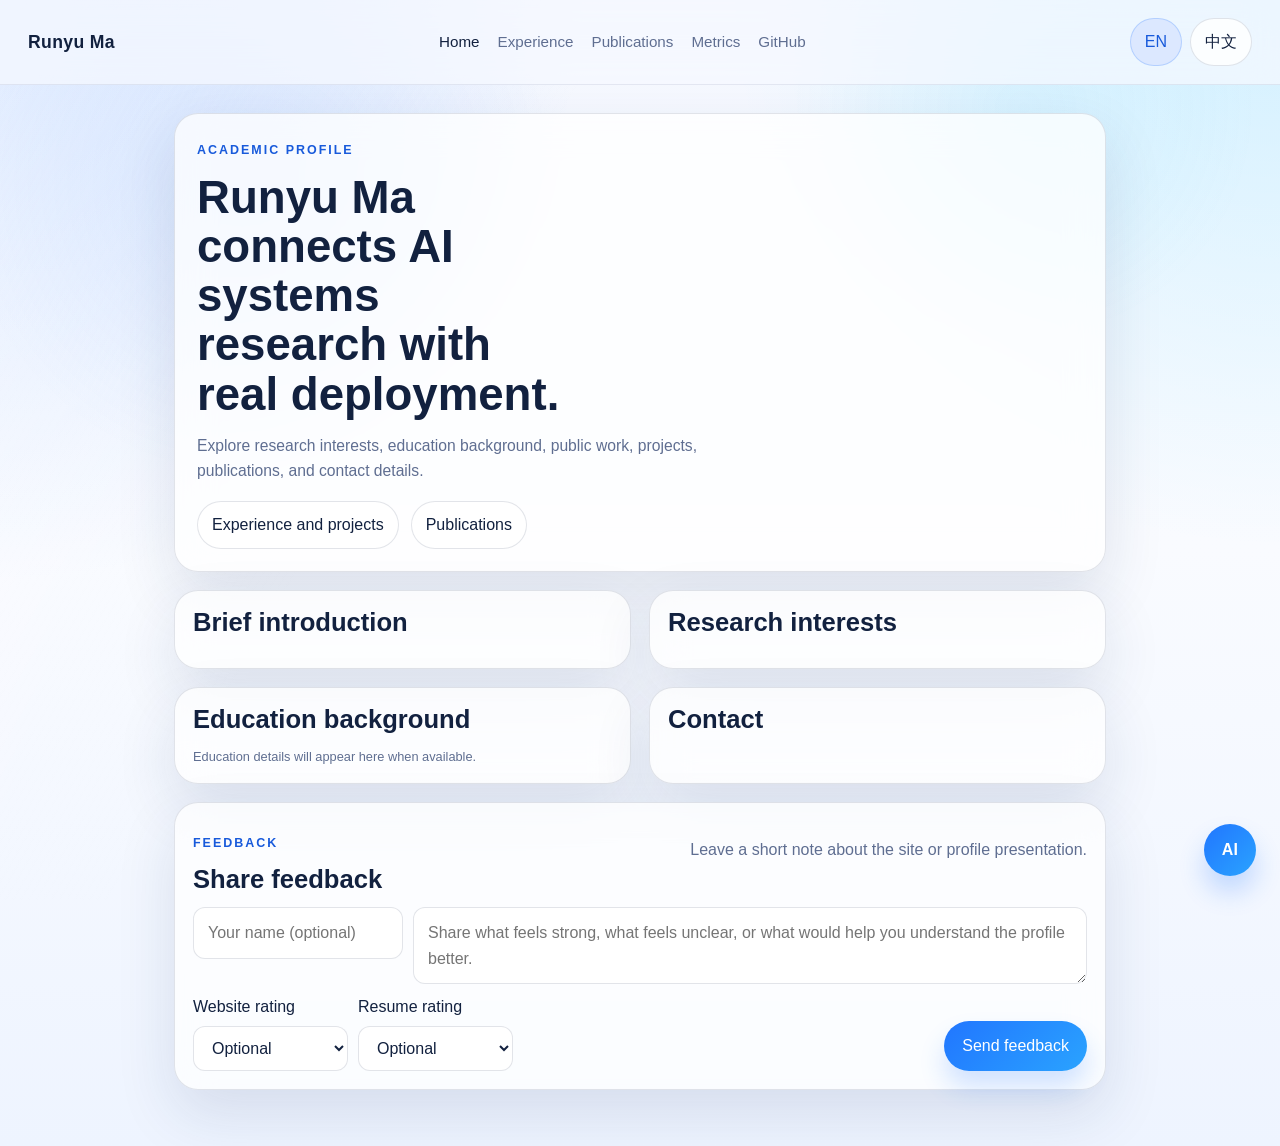
==== commit ecfe7438: "Bust homepage asset cache for chat widget UI updates" ====
--- a/frontend/index.html
+++ b/frontend/index.html
@@ -9,7 +9,7 @@
     name="description"
     content="Runyu Ma's academic and engineering homepage with public profile information, publications, and an AI assistant."
   />
-  <link rel="stylesheet" href="css/style.css" />
+  <link rel="stylesheet" href="css/style.css?v=20260327b" />
 </head>
 <body data-page="home">
   <div class="page-bg"></div>
@@ -170,10 +170,13 @@
     class="chat-toggle"
     id="chat-toggle"
     aria-expanded="false"
+    aria-controls="chat-widget"
     aria-label="Open AI chat"
   >
     AI
   </button>
+
+  <div class="chat-backdrop" id="chat-backdrop" hidden aria-hidden="true"></div>
 
   <aside class="chat-widget" id="chat-widget" hidden>
     <div class="chat-resize-handle" id="chat-resize-handle" aria-hidden="true"></div>
@@ -186,12 +189,22 @@
         </div>
       </div>
       <div class="chat-widget-actions">
-        <button type="button" class="ghost-btn chat-head-btn" id="chat-clear-btn">Clear session</button>
-        <button type="button" class="ghost-btn chat-head-btn chat-close-btn" id="chat-close-btn">Close</button>
-      </div>
-    </div>
-
-    <div id="chat-window" role="log" aria-live="polite" aria-label="Chat messages"></div>
+        <button
+          type="button"
+          class="ghost-btn chat-head-btn chat-close-btn"
+          id="chat-close-btn"
+          aria-label="Close AI chat"
+          title="Close chat"
+        >
+          <span aria-hidden="true">✕</span>
+        </button>
+      </div>
+    </div>
+
+    <div class="chat-history-shell">
+      <button type="button" class="ghost-btn chat-clear-floating" id="chat-clear-btn">Clear</button>
+      <div id="chat-window" role="log" aria-live="polite" aria-label="Chat messages"></div>
+    </div>
 
     <form id="chat-form" autocomplete="off" novalidate>
       <textarea
@@ -212,8 +225,8 @@
     </div>
   </aside>
 
-  <script src="js/app-config.js"></script>
-  <script src="js/home.js"></script>
-  <script src="js/chat.js"></script>
+  <script src="js/app-config.js?v=20260327b"></script>
+  <script src="js/home.js?v=20260327b"></script>
+  <script src="js/chat.js?v=20260327b"></script>
 </body>
 </html>
--- a/frontend/css/style.css
+++ b/frontend/css/style.css
@@ -505,6 +505,13 @@
   box-shadow: var(--shadow);
 }
 
+.chat-backdrop {
+  position: fixed;
+  inset: 0;
+  z-index: 44;
+  background: rgba(18, 33, 63, 0.06);
+}
+
 .happy-dock {
   left: 24px;
   bottom: 78px;
@@ -515,73 +522,110 @@
 .chat-widget {
   right: 24px;
   bottom: 24px;
-  width: min(420px, calc(100vw - 28px));
+  width: min(396px, calc(100vw - 28px));
   min-width: 340px;
-  min-height: 380px;
+  min-height: 360px;
   max-width: min(520px, calc(100vw - 24px));
   max-height: min(78vh, 760px);
-  padding: 12px;
+  padding: 10px;
   display: flex;
   flex-direction: column;
+  gap: 7px;
+  overflow: hidden;
+  user-select: none;
+}
+
+.chat-widget-head {
+  position: relative;
+  z-index: 2;
+  display: flex;
+  align-items: center;
+  justify-content: space-between;
   gap: 8px;
-  overflow: hidden;
-}
-
-.chat-widget-head {
-  display: flex;
-  align-items: start;
-  justify-content: space-between;
-  gap: 12px;
+  padding: 2px 2px 0 20px;
 }
 
 .chat-head-copy {
   min-width: 0;
 }
 
+.chat-widget-head .section-label {
+  margin-bottom: 4px;
+  font-size: 0.68rem;
+  letter-spacing: 0.13em;
+}
+
+.chat-widget-head h2 {
+  font-size: 1.02rem;
+  line-height: 1.2;
+}
+
 .chat-title-row {
-  display: flex;
-  align-items: center;
-  gap: 8px;
-  flex-wrap: wrap;
-}
-
-.chat-widget-actions {
   display: flex;
   align-items: center;
   gap: 6px;
+  flex-wrap: wrap;
+}
+
+.chat-widget-actions {
+  position: relative;
+  z-index: 3;
+  display: flex;
+  align-items: center;
+  gap: 4px;
   flex-shrink: 0;
 }
 
 .chat-close-btn {
-  white-space: nowrap;
+  width: 28px;
+  height: 28px;
+  min-width: 28px;
+  padding: 0;
+  display: inline-flex;
+  align-items: center;
+  justify-content: center;
+  border-radius: 8px;
+  font-size: 0.92rem;
+  font-weight: 600;
+  line-height: 1;
 }
 
 .chat-head-btn {
-  padding: 6px 9px;
-  font-size: 0.78rem;
+  padding: 5px 8px;
+  font-size: 0.75rem;
+}
+
+.chat-close-btn:hover {
+  background: rgba(17, 32, 79, 0.08);
 }
 
 .chat-resize-handle {
   position: absolute;
-  left: 12px;
-  bottom: 12px;
+  left: 6px;
+  top: 6px;
   width: 22px;
   height: 22px;
-  border-left: 2px solid rgba(33, 118, 255, 0.38);
-  border-bottom: 2px solid rgba(33, 118, 255, 0.38);
-  border-bottom-left-radius: 9px;
-  cursor: nesw-resize;
+  border-top: 2px solid rgba(33, 118, 255, 0.34);
+  border-left: 2px solid rgba(33, 118, 255, 0.34);
+  border-top-left-radius: 9px;
+  cursor: nwse-resize;
   touch-action: none;
 }
 
+.chat-resize-handle::before {
+  content: "";
+  position: absolute;
+  inset: -10px;
+}
+
 .chat-mode-chip {
-  padding: 5px 10px;
+  padding: 3px 8px;
   border-radius: 999px;
   background: rgba(255, 109, 139, 0.12);
   color: #c14965;
-  font-size: 0.74rem;
+  font-size: 0.68rem;
   font-weight: 700;
-  letter-spacing: 0.04em;
+  letter-spacing: 0.03em;
   text-transform: uppercase;
 }
 
@@ -620,30 +664,59 @@
 #chat-window {
   display: flex;
   flex-direction: column;
-  gap: 8px;
+  gap: 7px;
   min-height: 260px;
   max-height: 560px;
   overflow-y: auto;
-  padding: 10px;
+  padding: 30px 9px 8px;
   border-radius: var(--radius-lg);
   background: linear-gradient(180deg, rgba(255, 255, 255, 0.76), rgba(235, 242, 255, 0.72));
   border: 1px solid rgba(17, 32, 79, 0.08);
+  scroll-padding-top: 28px;
+  user-select: text;
 }
 
 .chat-widget #chat-window {
   flex: 1;
-  min-height: 240px;
+  min-height: 220px;
   max-height: none;
+}
+
+.chat-history-shell {
+  position: relative;
+  min-height: 0;
+  flex: 1;
+}
+
+.chat-clear-floating {
+  position: absolute;
+  top: 6px;
+  left: 50%;
+  transform: translateX(-50%);
+  z-index: 4;
+  padding: 4px 10px;
+  font-size: 0.72rem;
+  font-weight: 600;
+  border-radius: 999px;
+  opacity: 1;
+  transition: opacity 170ms ease, transform 170ms ease;
+}
+
+.chat-clear-floating.is-hidden {
+  opacity: 0;
+  transform: translateX(-50%) translateY(-4px);
+  pointer-events: none;
 }
 
 .message {
   max-width: min(var(--bubble-max-width), 78%);
-  padding: 9px 11px;
-  border-radius: 16px;
+  padding: 8px 10px;
+  border-radius: 14px;
   box-shadow: var(--shadow-soft);
   white-space: pre-wrap;
   word-break: break-word;
-  font-size: 0.91rem;
+  font-size: 0.86rem;
+  line-height: 1.42;
 }
 
 .message.user {
@@ -686,9 +759,10 @@
 }
 
 #chat-form {
-  margin-top: 10px;
+  margin-top: 1px;
   grid-template-columns: minmax(0, 1fr) auto;
   align-items: end;
+  gap: 8px;
 }
 
 .chat-widget #chat-form {
@@ -696,8 +770,22 @@
 }
 
 .chat-widget #chat-form .primary-btn {
-  padding: 10px 12px;
+  padding: 9px 11px;
+  min-height: 40px;
+  border-radius: 11px;
+  font-size: 0.84rem;
+  font-weight: 600;
   box-shadow: none;
+}
+
+.chat-widget #chat-input {
+  min-height: 40px;
+  max-height: 96px;
+  padding: 10px 11px;
+  font-size: 0.86rem;
+  line-height: 1.4;
+  resize: vertical;
+  user-select: text;
 }
 
 textarea,
@@ -723,12 +811,13 @@
   display: flex;
   align-items: start;
   justify-content: space-between;
-  gap: 12px;
+  gap: 8px;
   margin-top: 0;
 }
 
 .char-counter {
-  font-size: 0.88rem;
+  font-size: 0.79rem;
+  line-height: 1.25;
 }
 
 .char-counter.near-limit {
@@ -742,7 +831,8 @@
 .chat-disclaimer,
 .helper-text {
   margin: 0;
-  font-size: 0.92rem;
+  font-size: 0.8rem;
+  line-height: 1.35;
 }
 
 .comments-list {
@@ -1115,3 +1205,8 @@
     max-width: 88%;
   }
 }
+
+.chat-widget[hidden],
+.happy-dock[hidden] {
+  display: none !important;
+}
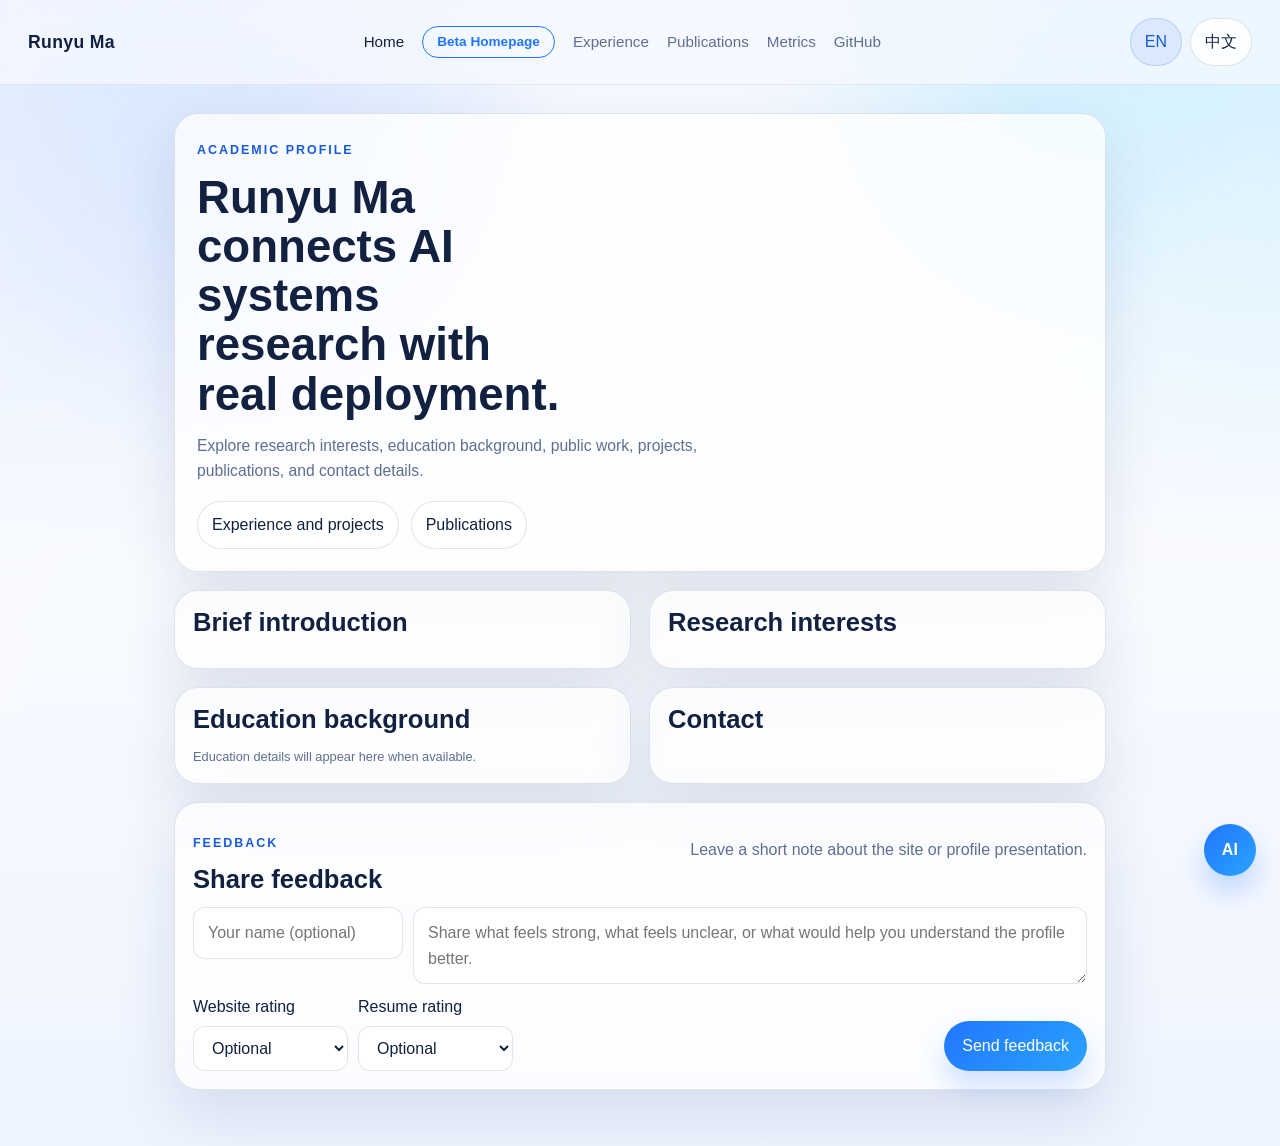
==== commit b95ee3d8: "Add beta homepage with personal info zone and sticky chat panel - Add "Beta Homepage" entrance link " ====
--- a/frontend/index.html
+++ b/frontend/index.html
@@ -18,6 +18,7 @@
     <a href="index.html" class="logo-mark">Runyu Ma</a>
     <nav class="site-nav">
       <a href="index.html" class="active" id="nav-home">Home</a>
+      <a href="beta.html" class="beta-nav-link" id="nav-beta">Beta Homepage</a>
       <a href="experience.html" id="nav-experience">Experience</a>
       <a href="publications.html" id="nav-publications">Publications</a>
       <a href="metrics.html" id="nav-metrics">Metrics</a>
--- a/frontend/css/style.css
+++ b/frontend/css/style.css
@@ -110,6 +110,21 @@
   color: var(--text-main);
 }
 
+.site-nav a.beta-nav-link {
+  color: var(--accent);
+  font-weight: 600;
+  border: 1px solid var(--accent);
+  border-radius: 999px;
+  padding: 4px 14px;
+  font-size: 0.85rem;
+  transition: background 0.18s, color 0.18s;
+}
+
+.site-nav a.beta-nav-link:hover {
+  background: var(--accent);
+  color: #fff;
+}
+
 .lang-toggle {
   display: flex;
   gap: 8px;
@@ -677,15 +692,18 @@
 }
 
 .chat-widget #chat-window {
-  flex: 1;
-  min-height: 220px;
+  flex: 1 1 0;
+  min-height: 0;
   max-height: none;
 }
 
 .chat-history-shell {
   position: relative;
+  display: flex;
+  flex-direction: column;
   min-height: 0;
-  flex: 1;
+  flex: 1 1 0;
+  overflow: hidden;
 }
 
 .chat-clear-floating {
@@ -728,6 +746,7 @@
 
 .message.assistant {
   align-self: start;
+  white-space: normal;
   background: var(--assistant-bubble);
   border: 1px solid rgba(17, 32, 79, 0.08);
   border-bottom-left-radius: 8px;
@@ -747,8 +766,53 @@
 }
 
 .message.error {
+  white-space: normal;
   color: var(--danger);
   border: 1px solid rgba(214, 66, 82, 0.2);
+}
+
+.message p {
+  margin: 0 0 0.4em;
+}
+
+.message p:last-child {
+  margin-bottom: 0;
+}
+
+.message ul,
+.message ol {
+  margin: 0.3em 0;
+  padding-left: 1.4em;
+}
+
+.message li {
+  margin-bottom: 0.15em;
+}
+
+.message code {
+  padding: 0.1em 0.35em;
+  border-radius: 4px;
+  background: rgba(17, 32, 79, 0.06);
+  font-size: 0.82em;
+}
+
+.message pre {
+  margin: 0.4em 0;
+  padding: 0.5em 0.6em;
+  border-radius: 6px;
+  background: rgba(17, 32, 79, 0.06);
+  overflow-x: auto;
+  white-space: pre-wrap;
+  word-break: break-word;
+}
+
+.message pre code {
+  padding: 0;
+  background: none;
+}
+
+.message strong {
+  font-weight: 600;
 }
 
 #chat-form,
@@ -1104,6 +1168,66 @@
   color: var(--accent-strong);
 }
 
+.manager-array-item {
+  padding: 18px;
+  border-radius: var(--radius-lg);
+  background: rgba(255, 255, 255, 0.74);
+  border: 1px solid rgba(17, 32, 79, 0.08);
+  display: grid;
+  gap: 10px;
+}
+
+.manager-array-item-head {
+  display: flex;
+  justify-content: space-between;
+  align-items: center;
+}
+
+.manager-array-item-head span {
+  font-weight: 600;
+  font-size: 0.95rem;
+}
+
+.manager-add-btn {
+  display: inline-flex;
+  align-items: center;
+  gap: 4px;
+  padding: 8px 16px;
+  border-radius: var(--radius-md);
+  border: 1px dashed rgba(33, 118, 255, 0.4);
+  background: rgba(33, 118, 255, 0.04);
+  color: var(--accent-strong);
+  cursor: pointer;
+  font-size: 0.9rem;
+  transition: background 0.15s, border-color 0.15s;
+}
+
+.manager-add-btn:hover {
+  background: rgba(33, 118, 255, 0.1);
+  border-color: var(--accent-strong);
+}
+
+.manager-remove-btn {
+  display: inline-flex;
+  align-items: center;
+  justify-content: center;
+  width: 28px;
+  height: 28px;
+  border-radius: 50%;
+  border: 1px solid rgba(17, 32, 79, 0.12);
+  background: rgba(255, 255, 255, 0.8);
+  color: var(--text-muted);
+  cursor: pointer;
+  font-size: 1.1rem;
+  line-height: 1;
+  transition: color 0.15s, border-color 0.15s;
+}
+
+.manager-remove-btn:hover {
+  color: var(--danger);
+  border-color: var(--danger);
+}
+
 .desktop-only {
   display: flex;
 }
